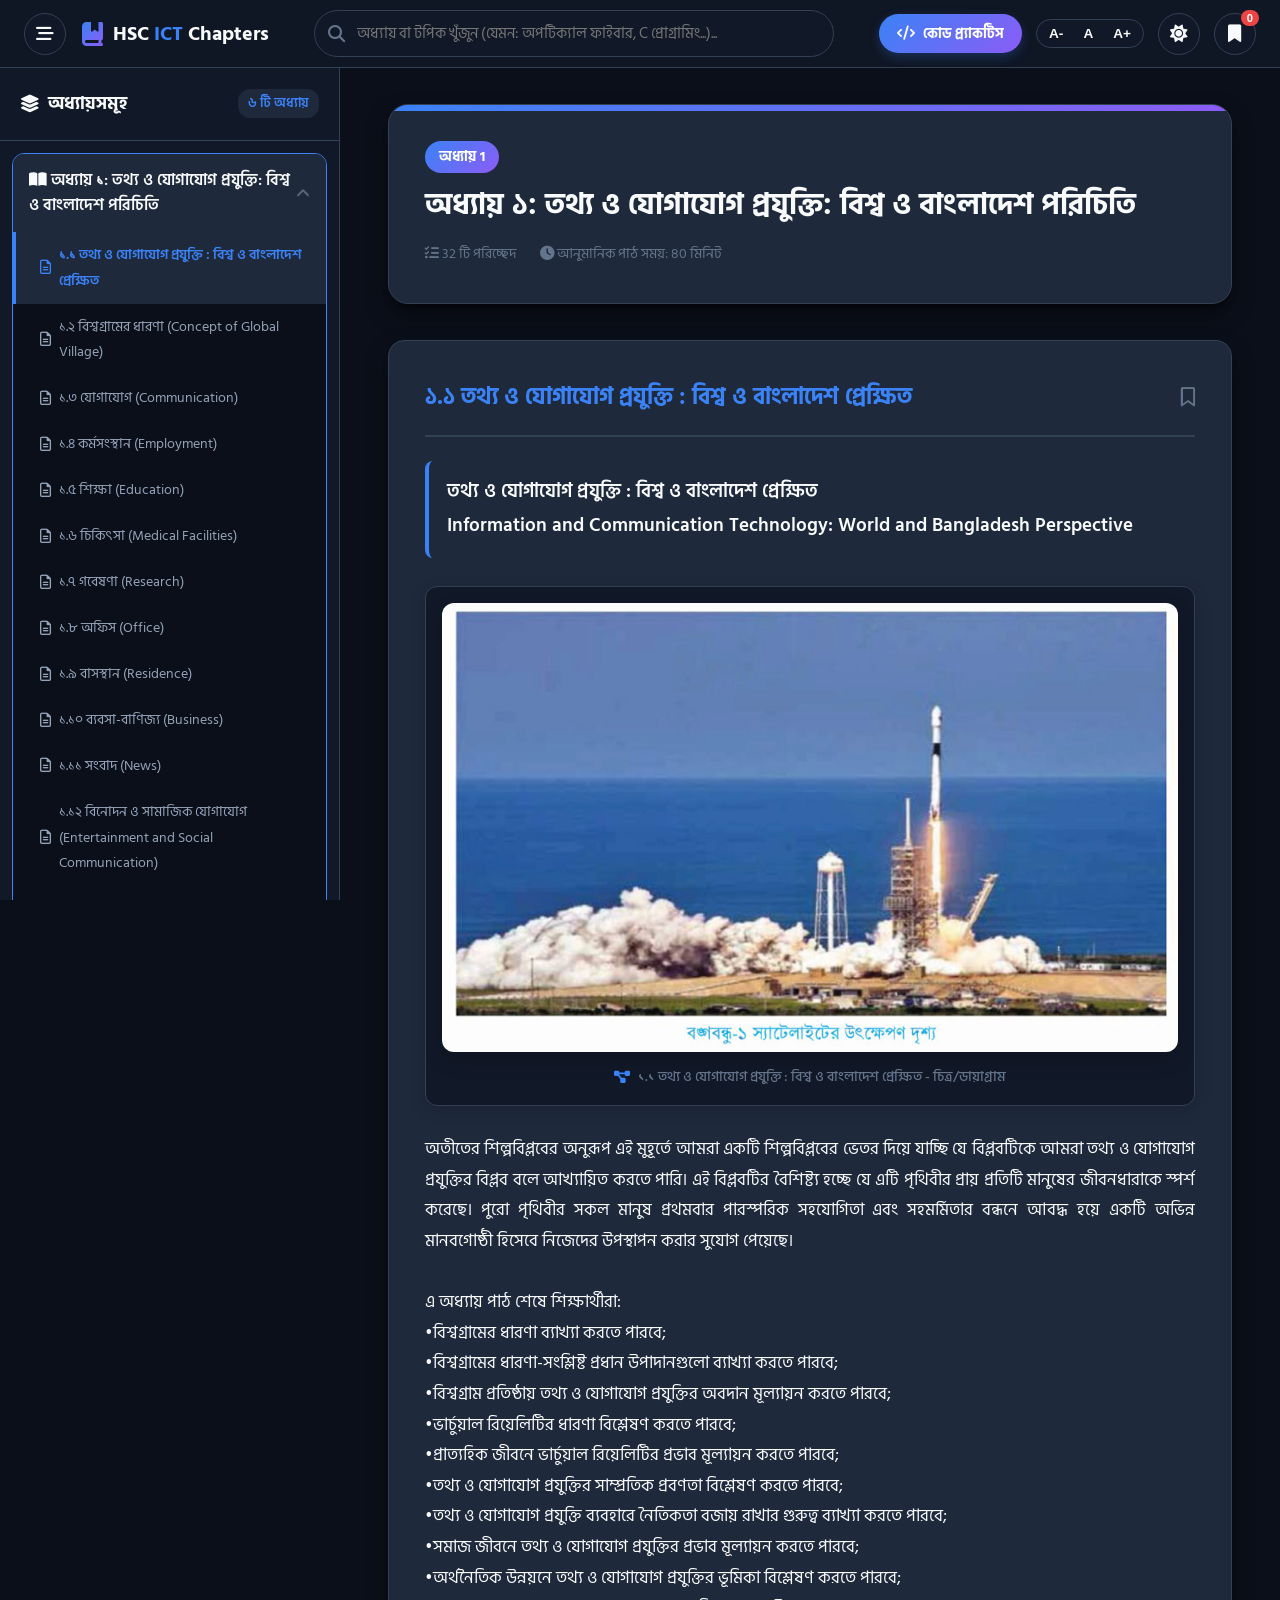
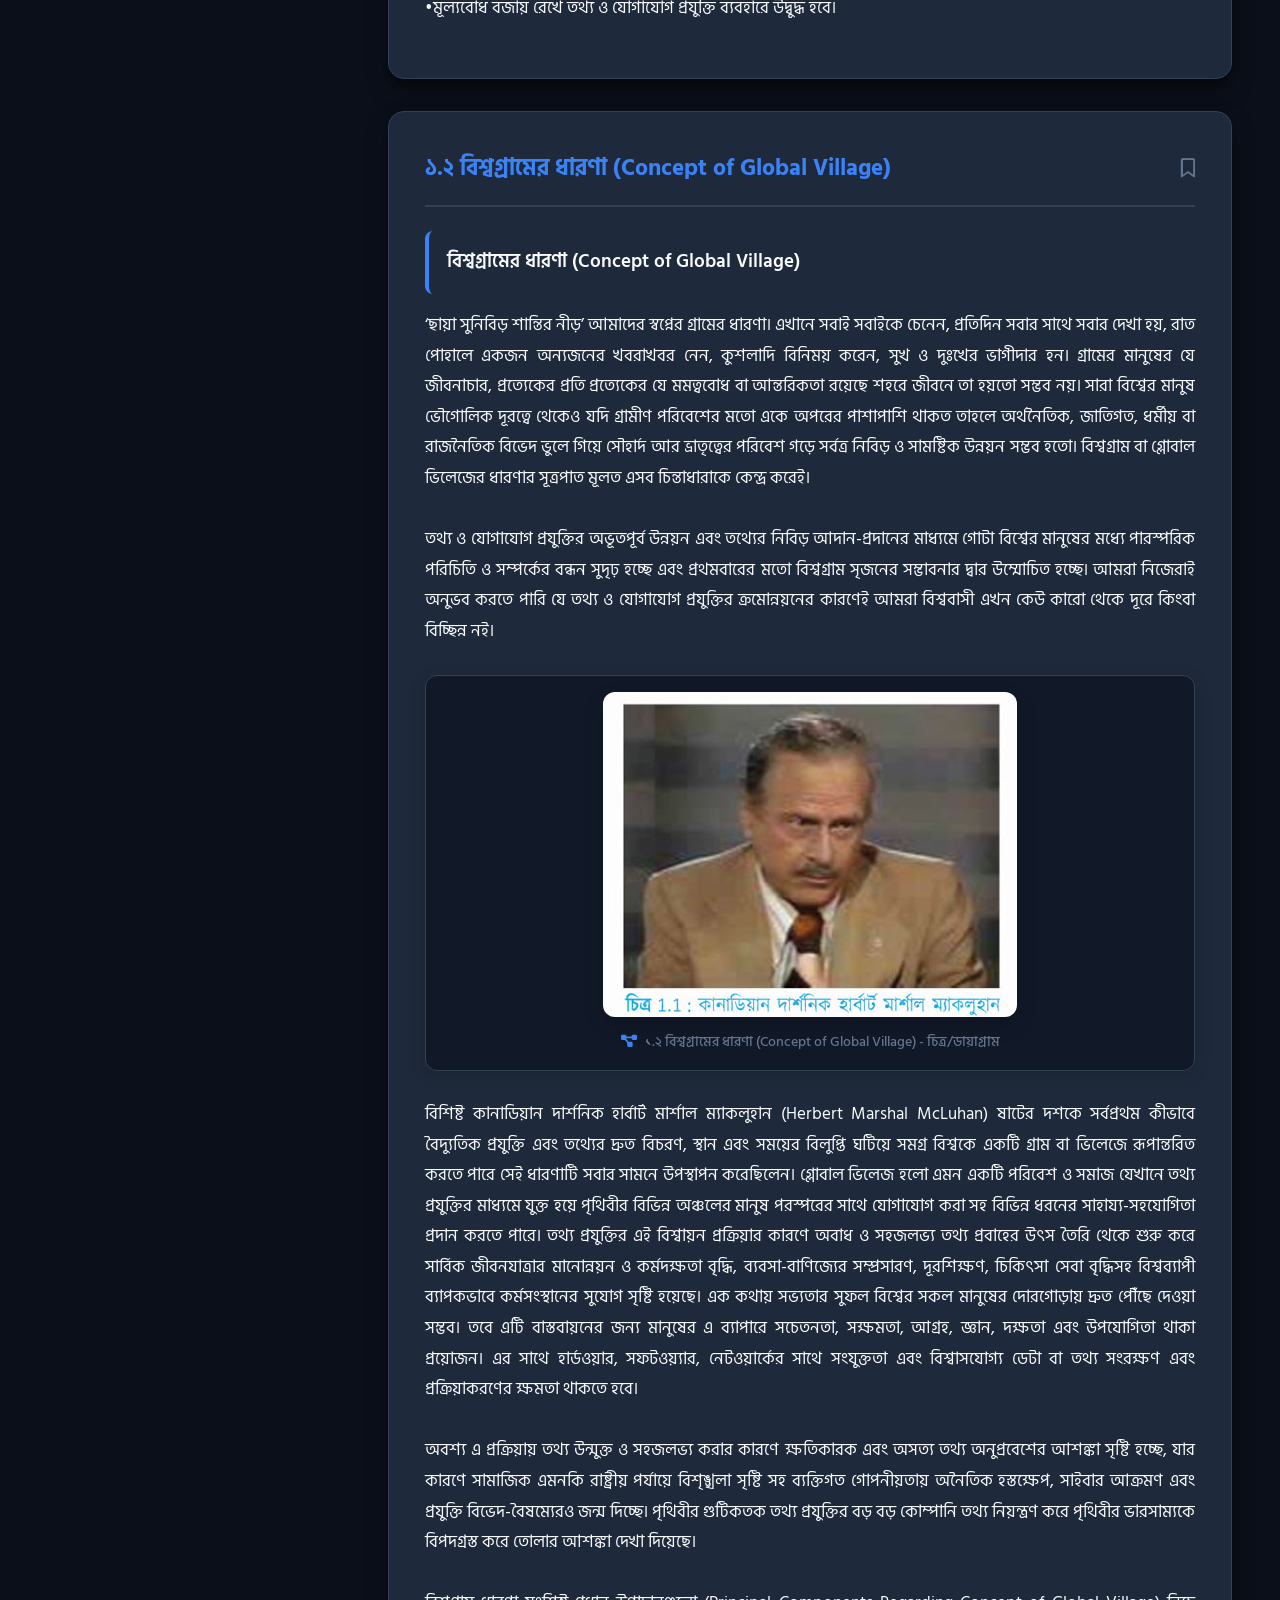
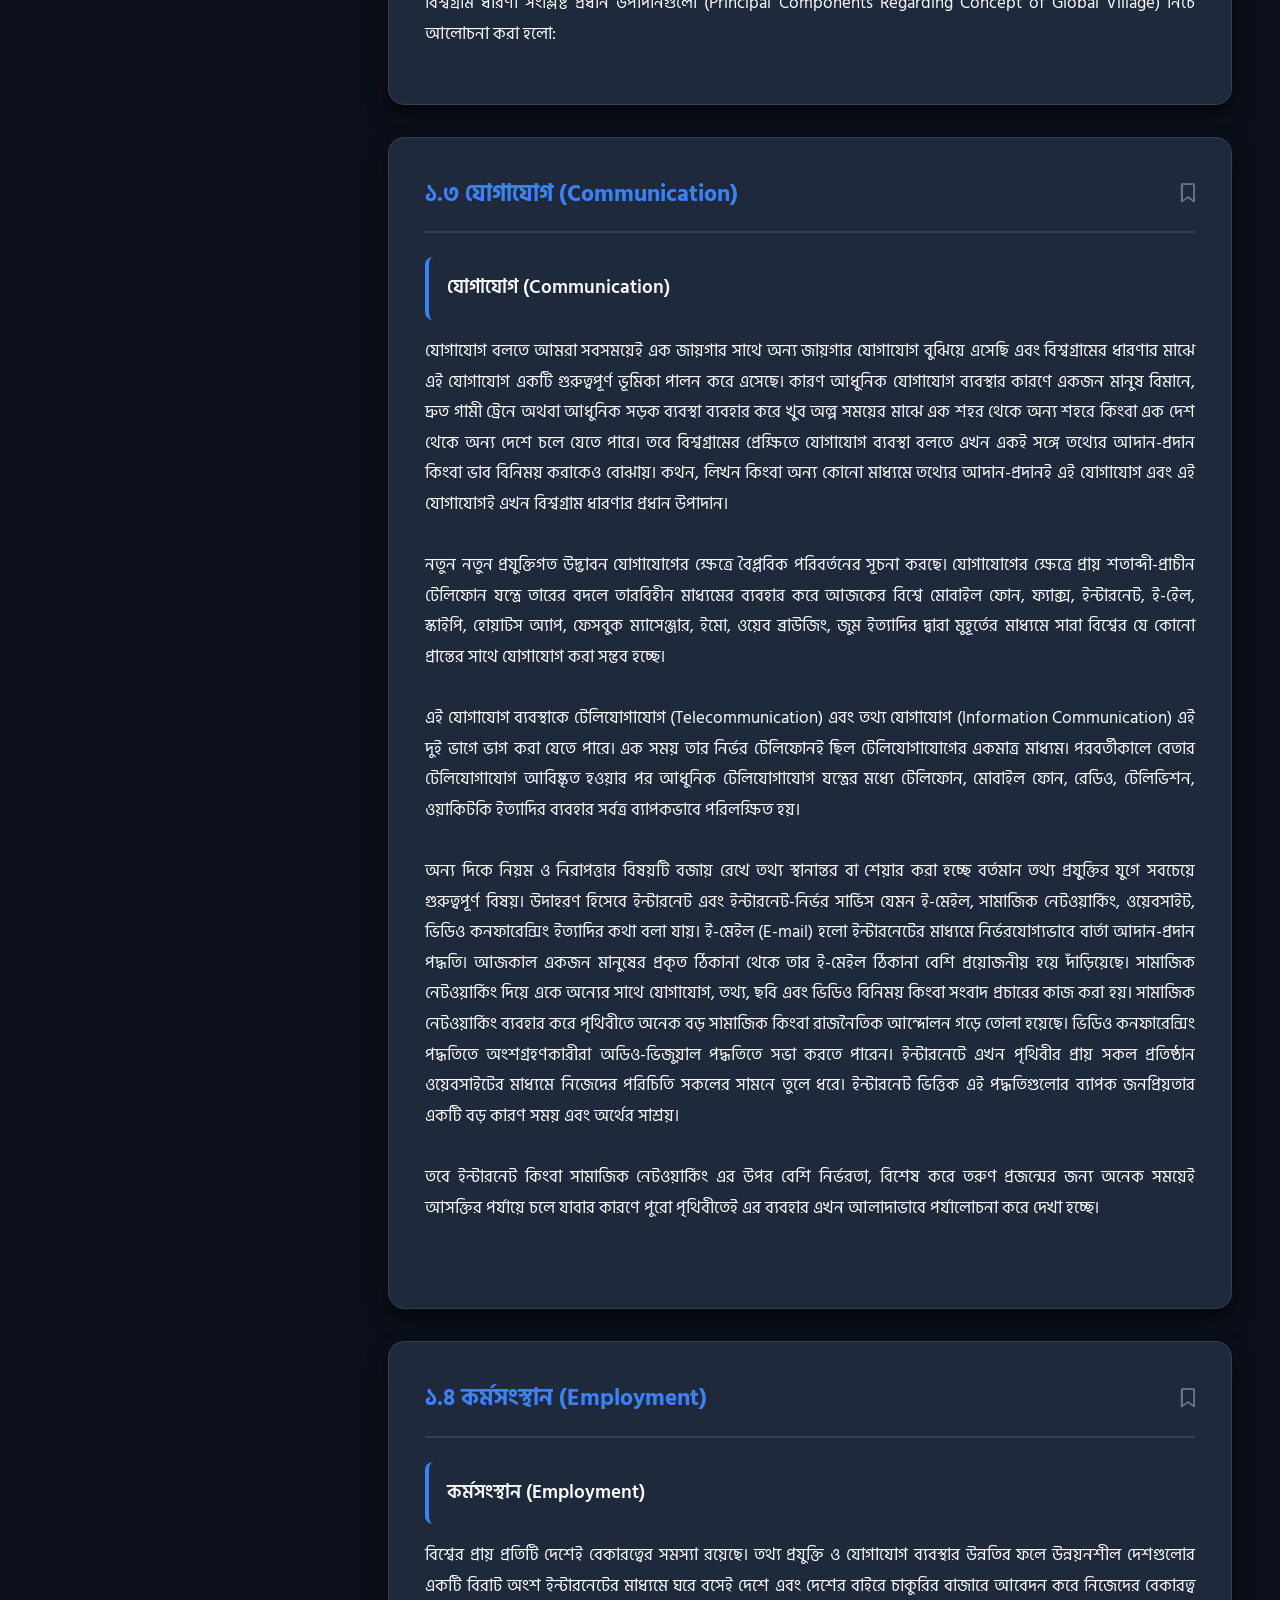
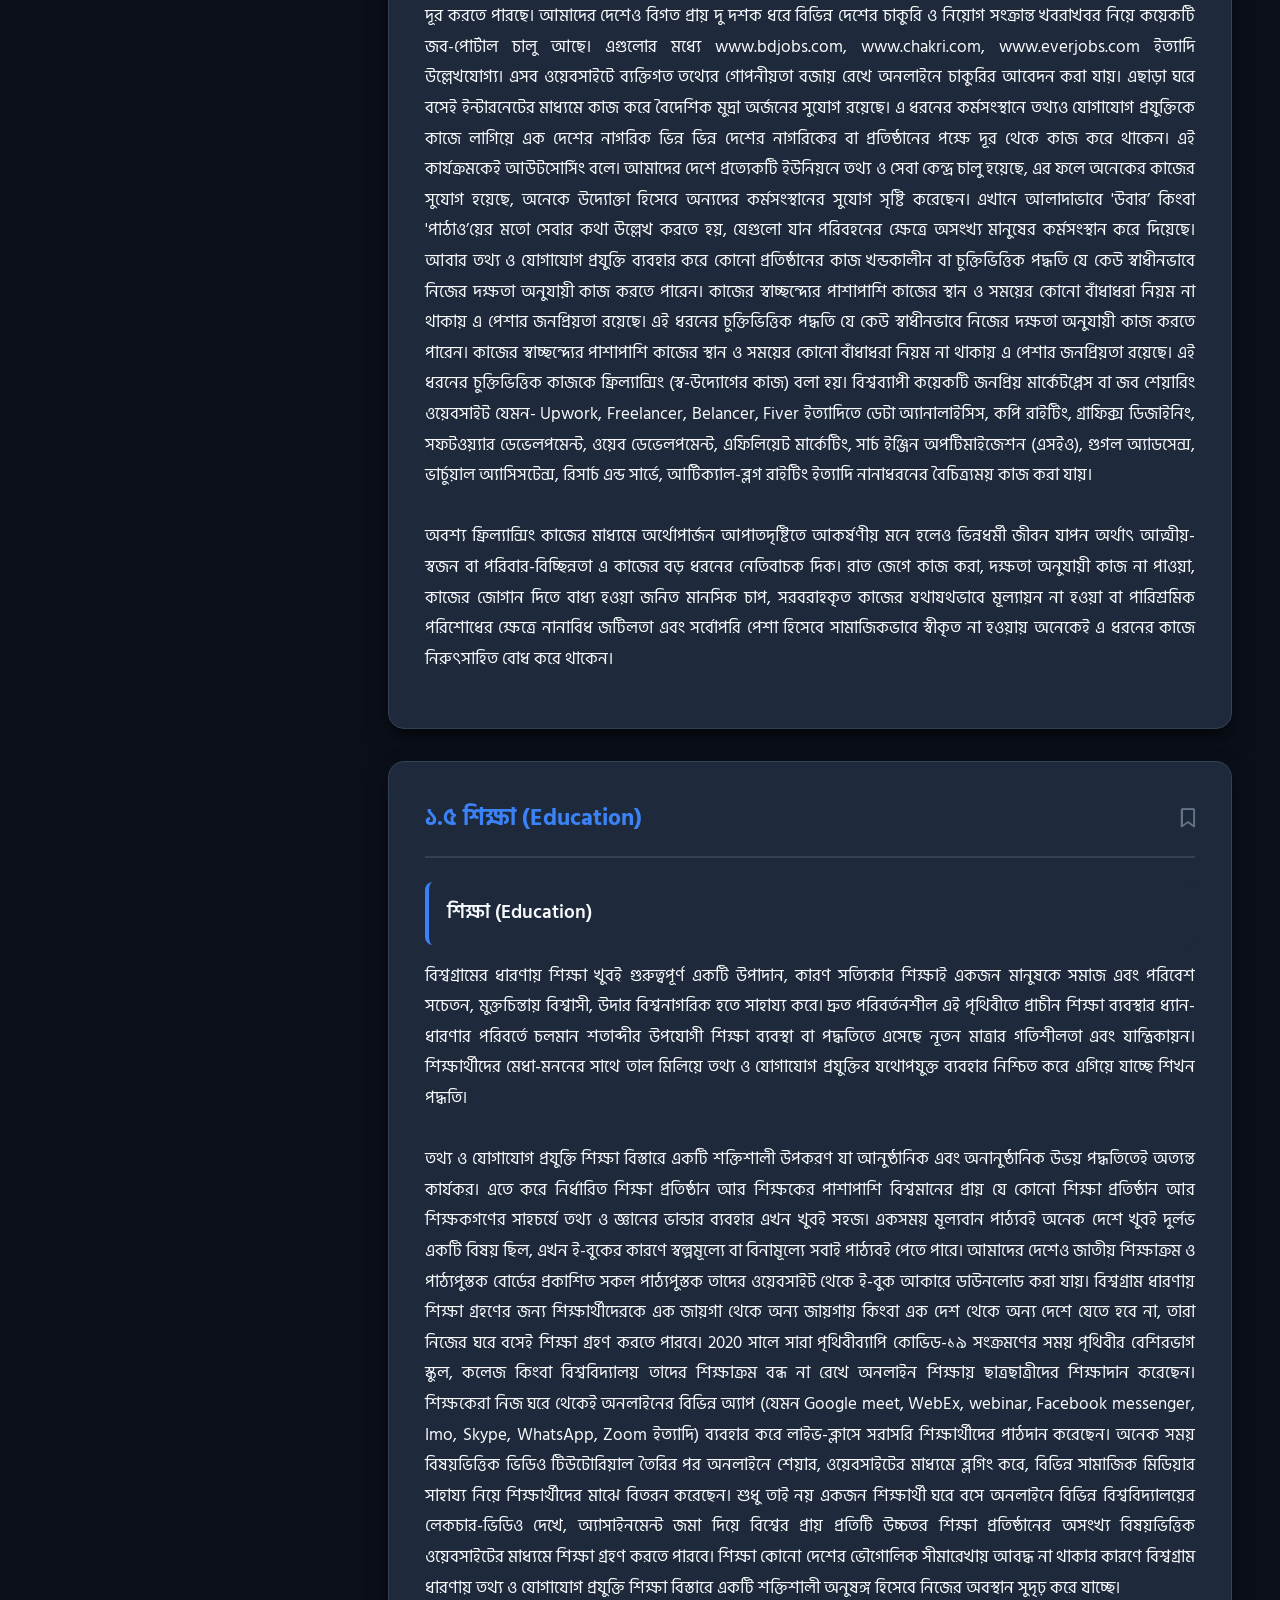
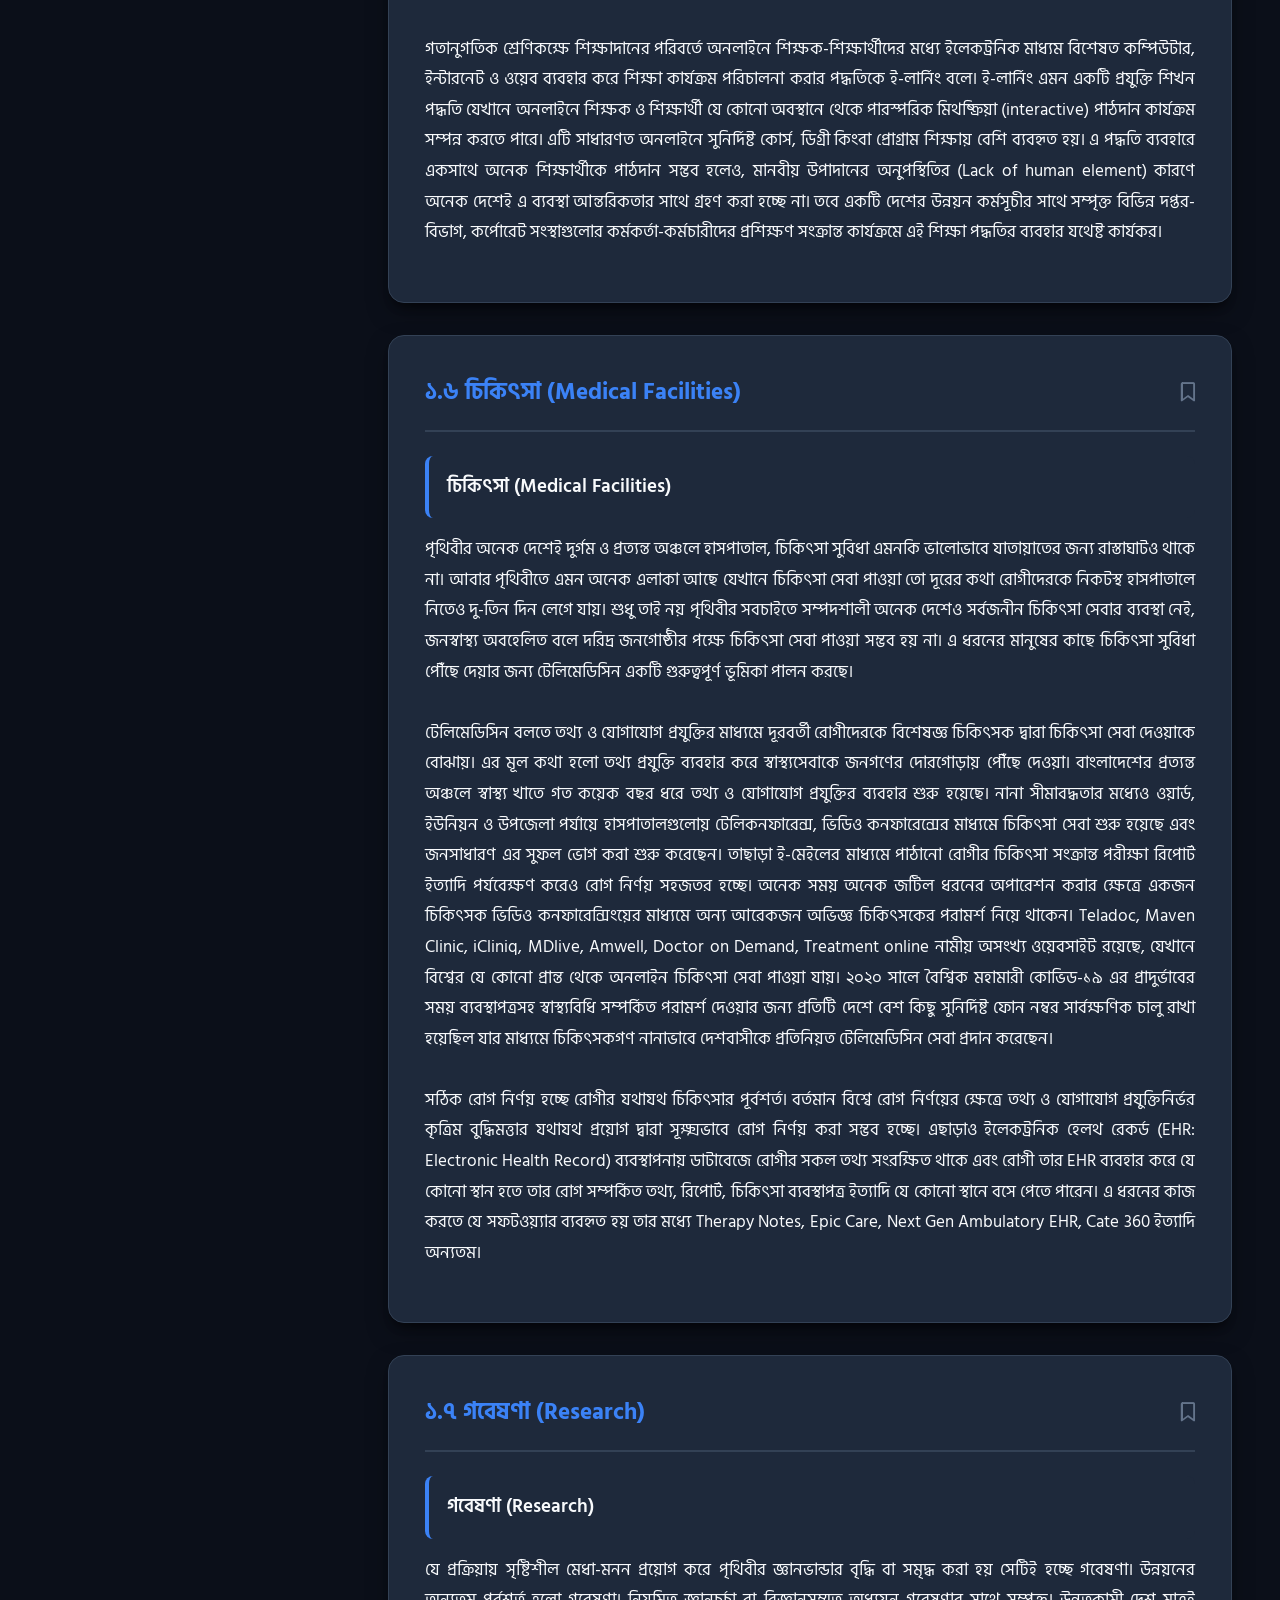
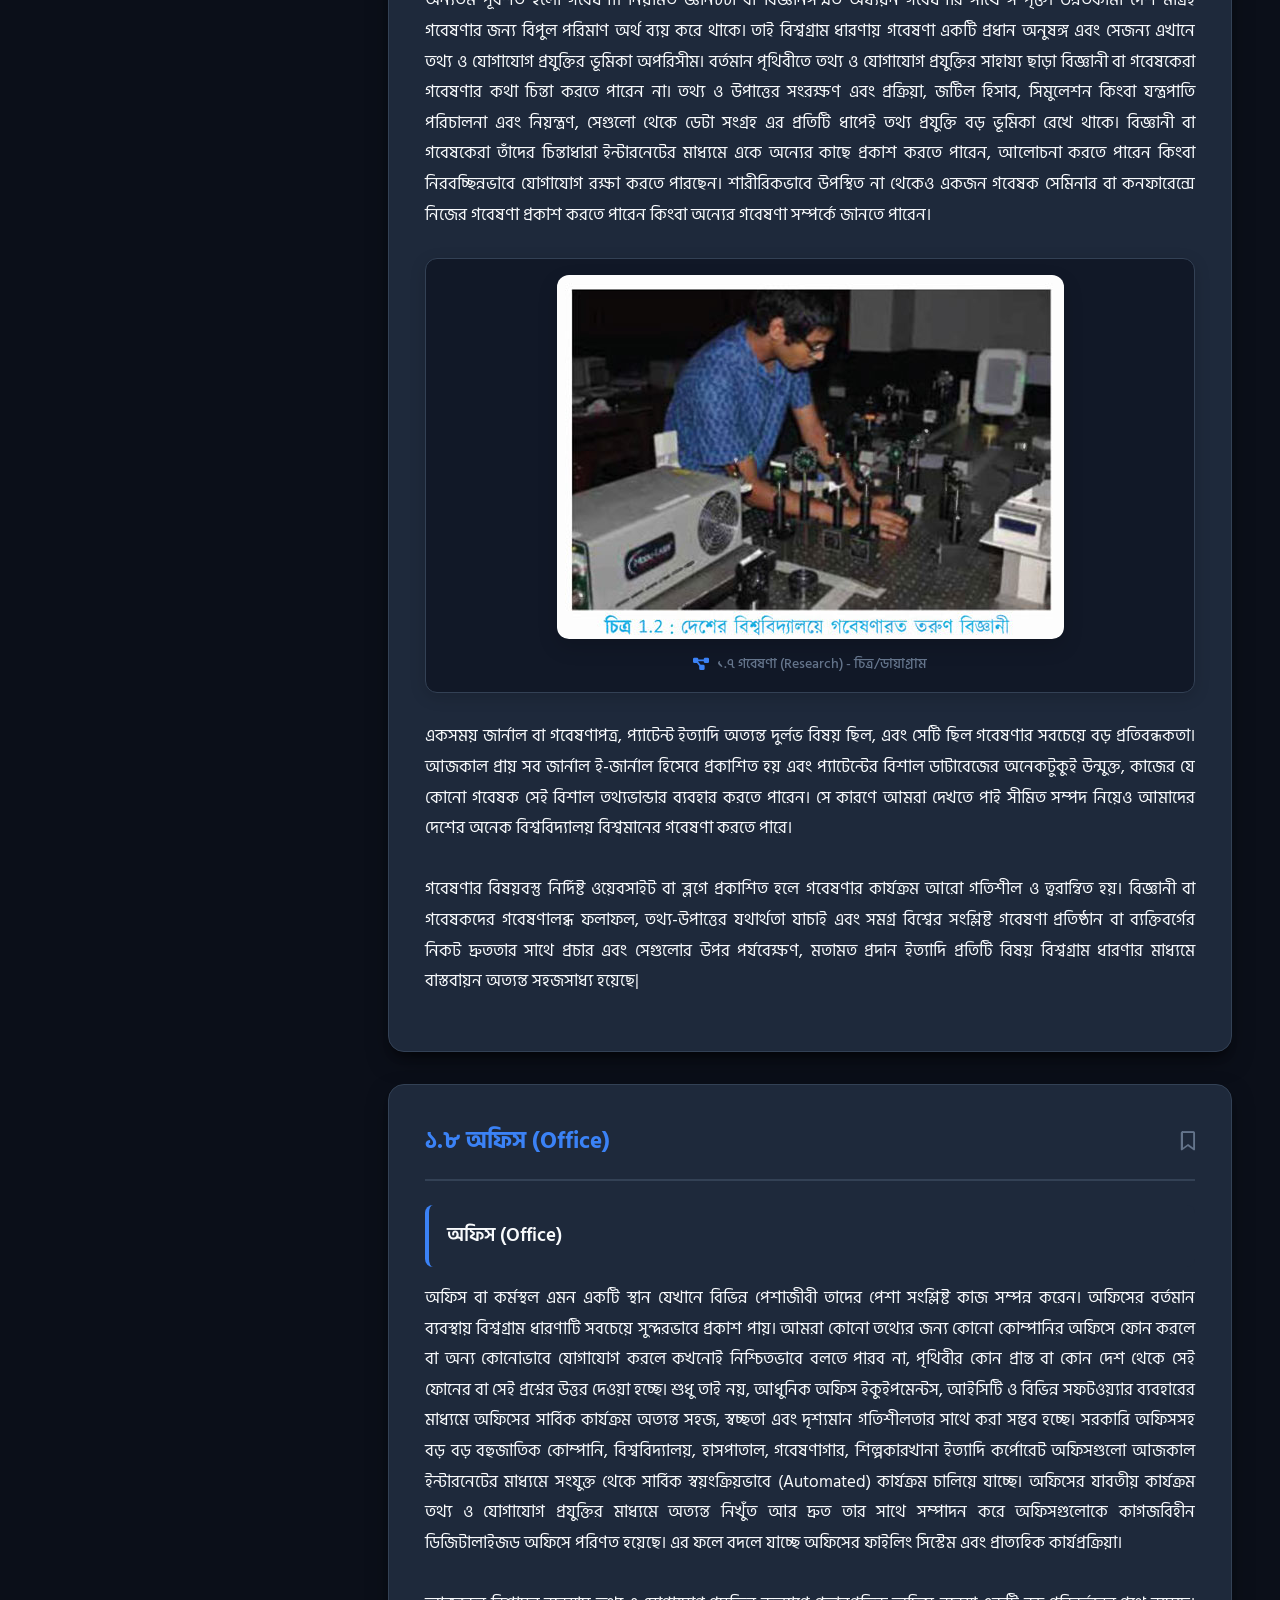
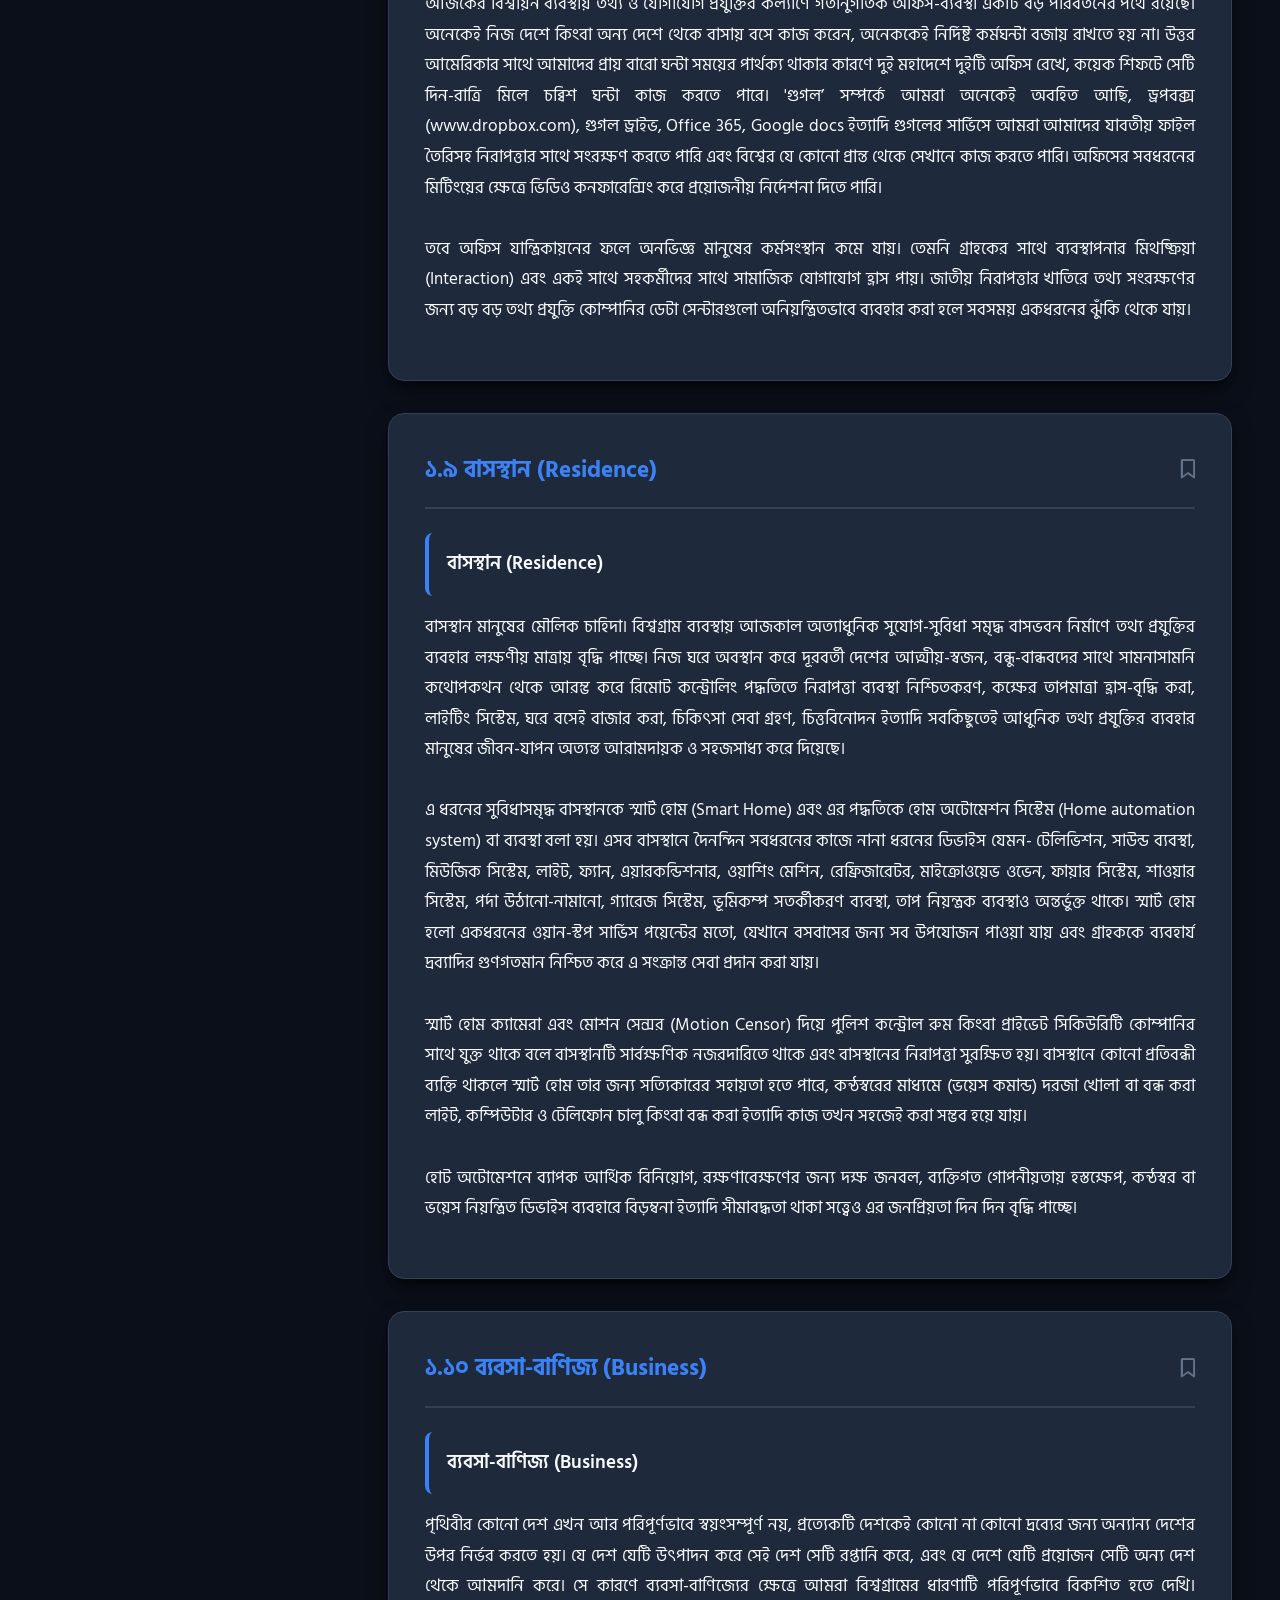
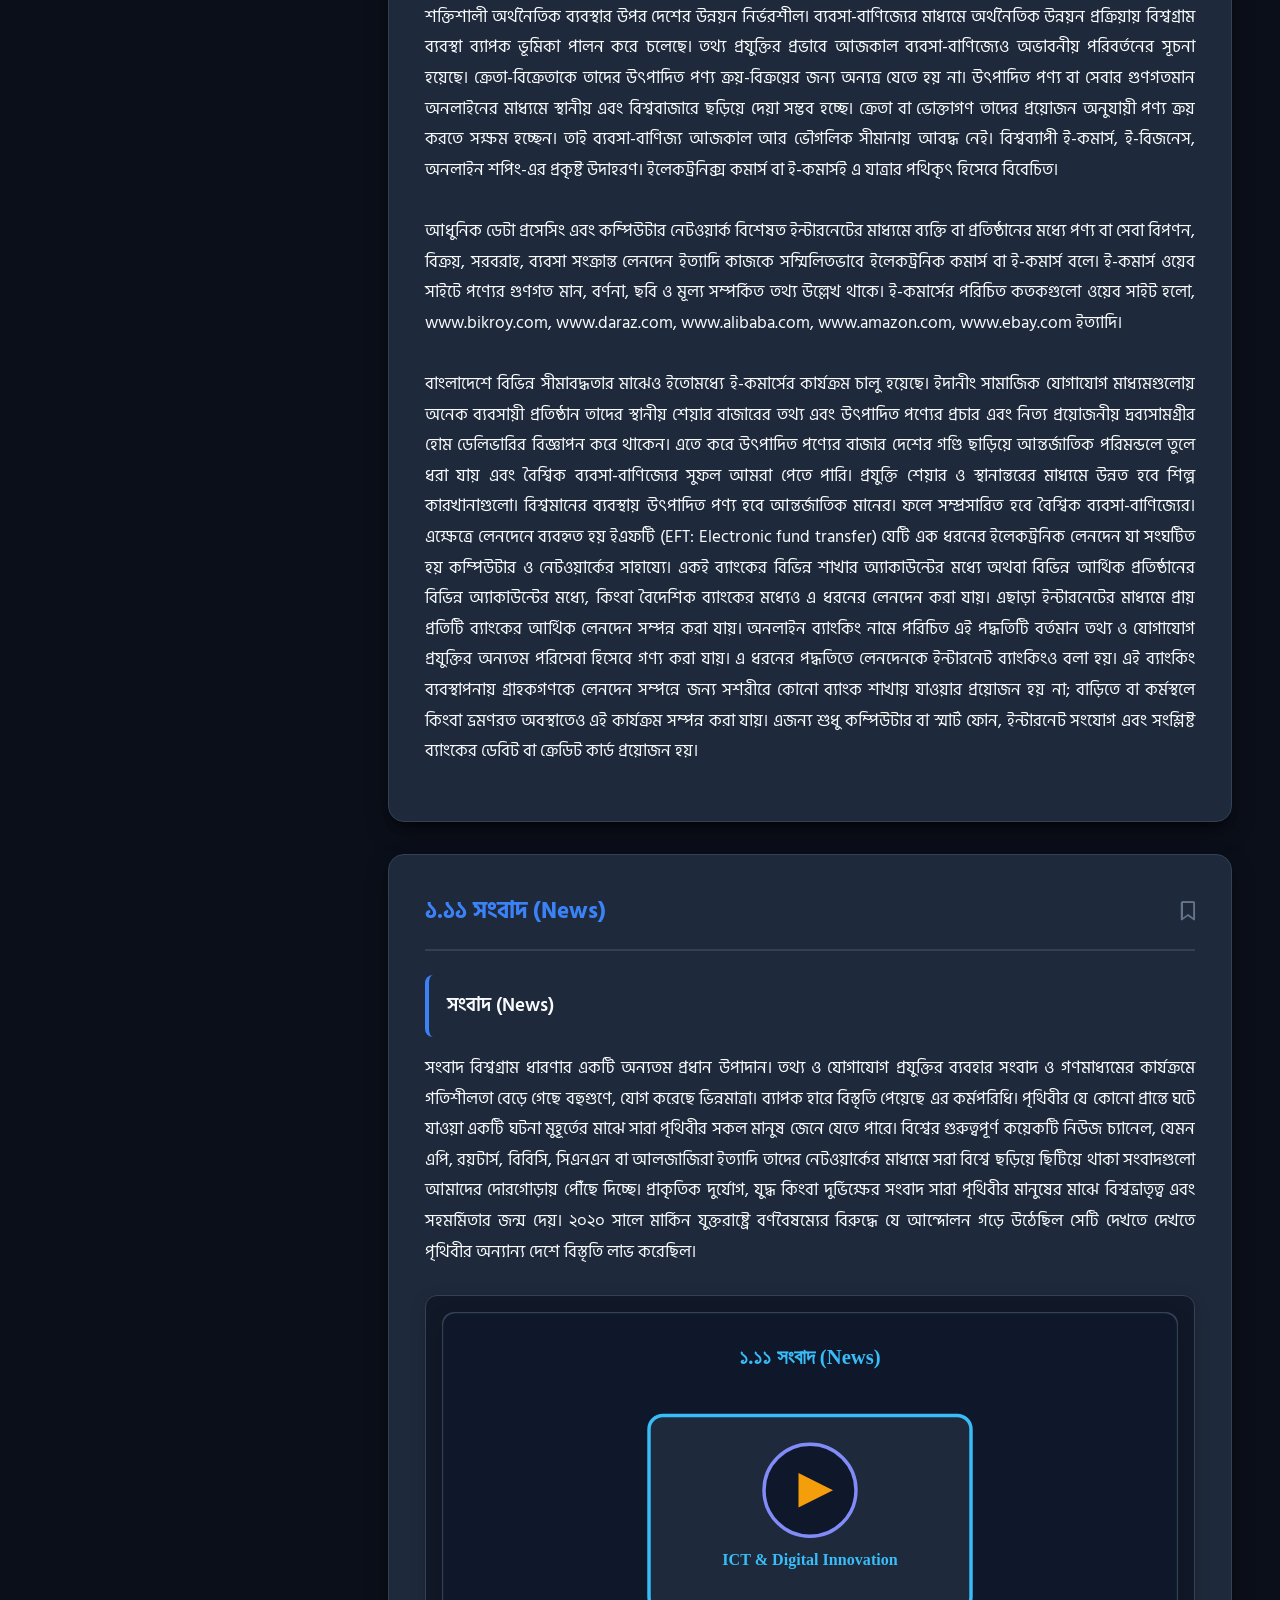
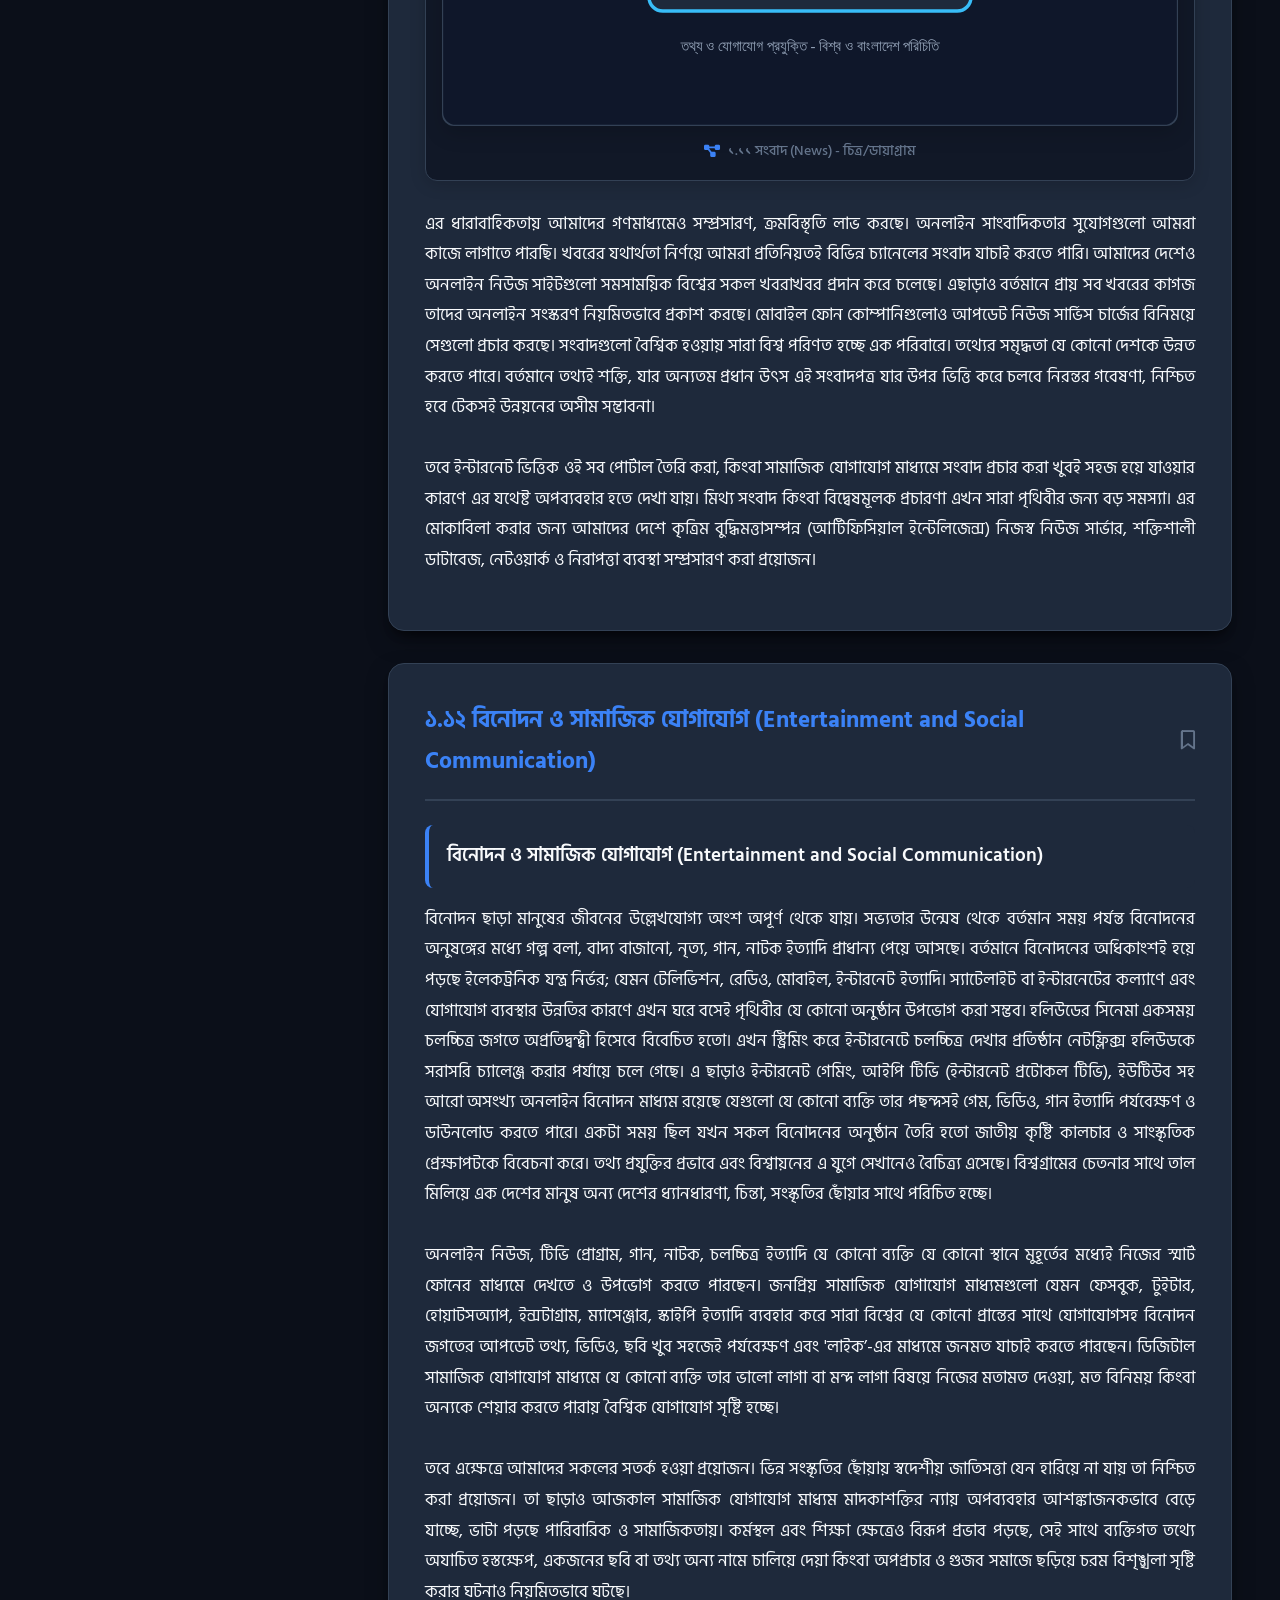
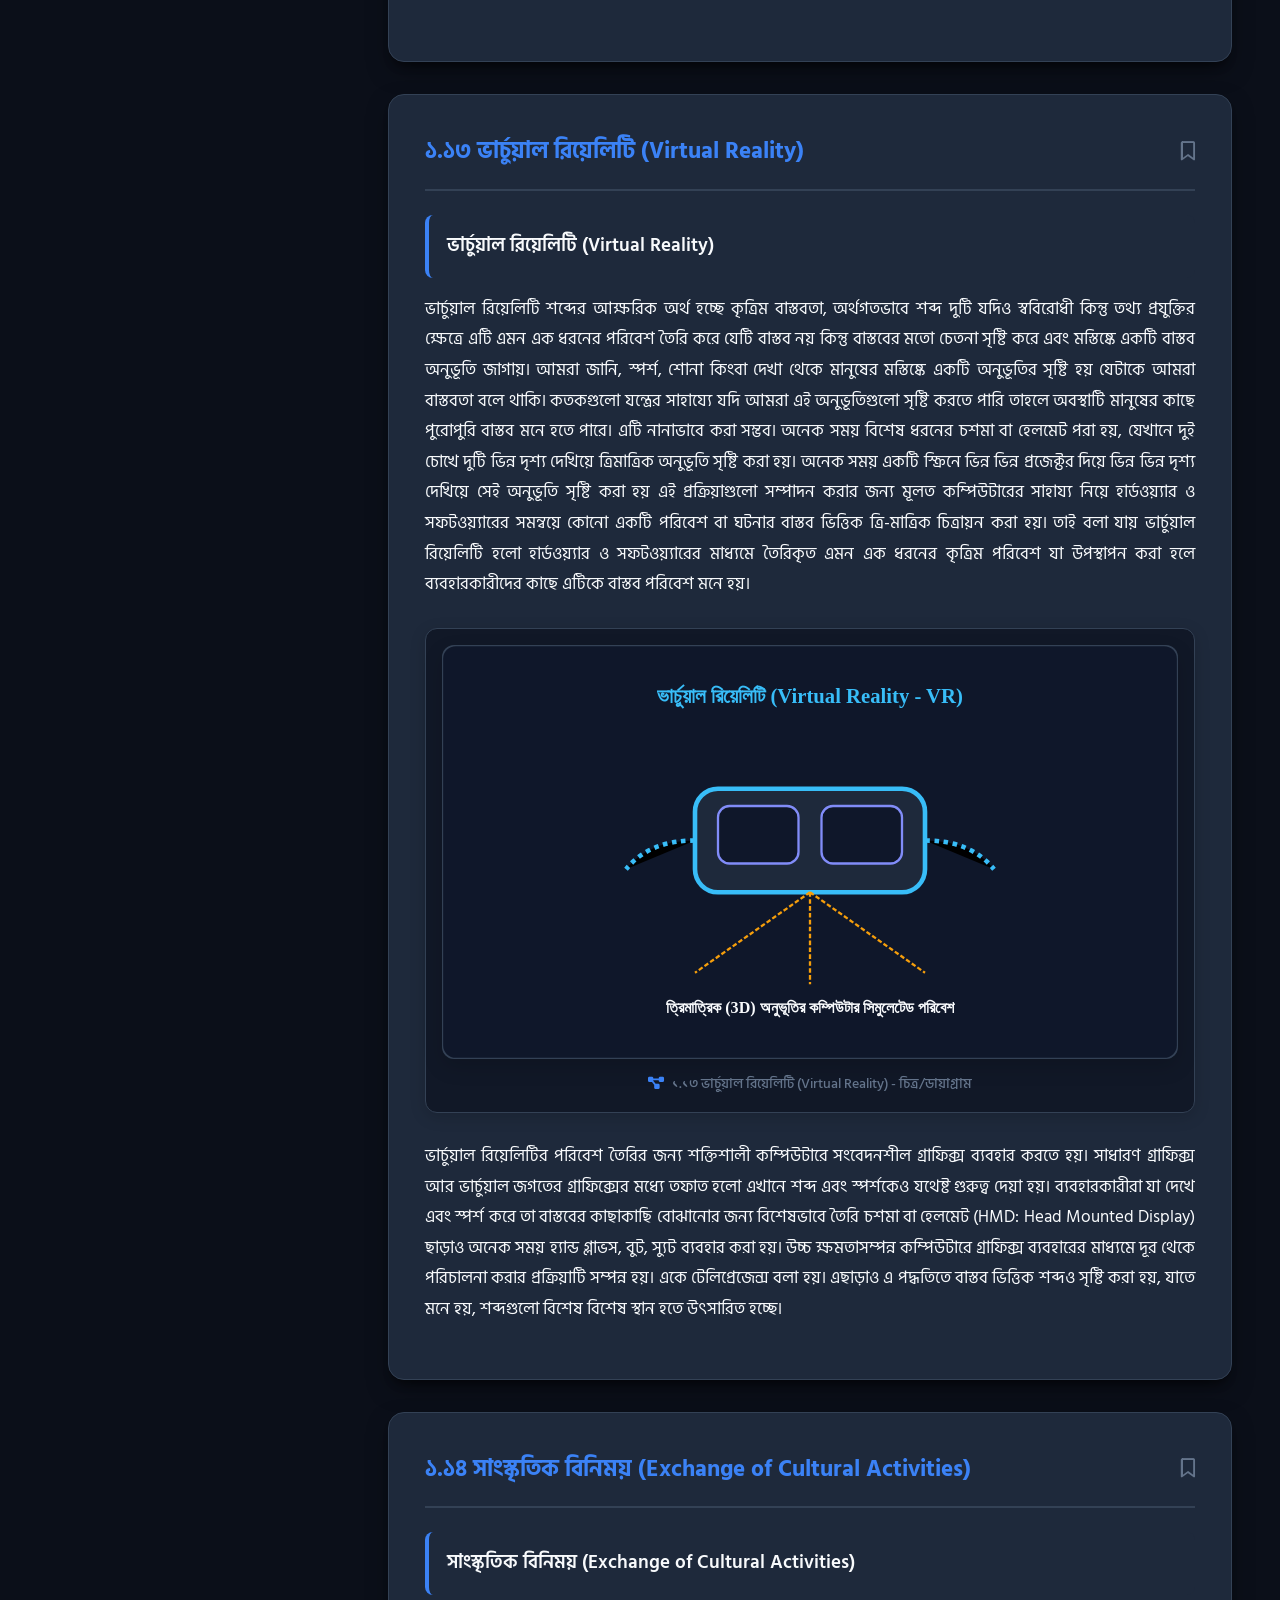
==== index.html @ bb92e5d1 "Initial commit: HSC ICT Interactive Web App" ====
<!DOCTYPE html>
<html lang="bn" data-theme="dark">
<head>
    <meta charset="UTF-8">
    <meta name="viewport" content="width=device-width, initial-scale=1.0">
    <title>HSC ICT Online Book - তথ্য ও যোগাযোগ প্রযুক্তি</title>
    <link rel="preconnect" href="https://fonts.googleapis.com">
    <link rel="preconnect" href="https://fonts.gstatic.com" crossorigin>
    <link href="https://fonts.googleapis.com/css2?family=Fira+Code:wght@400;500;600&family=Hind+Siliguri:wght@300;400;500;600;700&family=Inter:wght@400;500;600;700&display=swap" rel="stylesheet">
    <link rel="stylesheet" href="styles.css?v=2.0">
    <link rel="stylesheet" href="https://cdnjs.cloudflare.com/ajax/libs/font-awesome/6.4.0/css/all.min.css">
</head>
<body>
    <!-- Top Progress Bar -->
    <div id="read-progress-bar"></div>

    <!-- Header Navbar -->
    <header class="navbar">
        <div class="nav-left">
            <button id="sidebar-toggle" class="icon-btn" title="Toggle Navigation">
                <i class="fa-solid fa-bars-staggered"></i>
            </button>
            <div class="logo">
                <i class="fa-solid fa-book-bookmark text-gradient"></i>
                <span class="logo-text">HSC <span class="highlight">ICT</span> Chapters</span>
            </div>
        </div>

        <div class="nav-center">
            <div class="search-box">
                <i class="fa-solid fa-magnifying-glass search-icon"></i>
                <input type="text" id="search-input" placeholder="অধ্যায় বা টপিক খুঁজুন (যেমন: অপটিক্যাল ফাইবার, C প্রোগ্রামিং...)...">
                <button id="search-clear" class="clear-btn hidden"><i class="fa-solid fa-xmark"></i></button>
            </div>
        </div>

        <div class="nav-right">
            <!-- Code Board Trigger Button -->
            <button id="code-board-btn" class="code-practice-btn" title="কোড প্র্যাকটিস বোর্ড">
                <i class="fa-solid fa-code"></i> কোড প্র্যাকটিস
            </button>

            <!-- Font Size Controls -->
            <div class="font-controls">
                <button class="font-btn" id="font-dec" title="লেখা ছোট করুন">A-</button>
                <button class="font-btn" id="font-reset" title="স্বাভাবিক লেখার সাইজ">A</button>
                <button class="font-btn" id="font-inc" title="লেখা বড় করুন">A+</button>
            </div>

            <!-- Theme Toggle -->
            <button id="theme-toggle" class="icon-btn" title="Theme Switcher">
                <i class="fa-solid fa-moon"></i>
            </button>

            <!-- Bookmarks Modal Button -->
            <button id="bookmarks-btn" class="icon-btn" title="Saved Bookmarks">
                <i class="fa-solid fa-bookmark"></i>
                <span id="bookmark-badge" class="badge">0</span>
            </button>
        </div>
    </header>

    <!-- Main Container Layout -->
    <div class="app-container">
        <!-- Sidebar -->
        <aside id="sidebar" class="sidebar">
            <div class="sidebar-header">
                <h3><i class="fa-solid fa-layer-group"></i> অধ্যায়সমূহ</h3>
                <span id="total-chapters-count" class="chap-count">৬ টি অধ্যায়</span>
            </div>
            
            <nav id="chapter-list" class="chapter-nav">
                <!-- Dynamically generated chapter list -->
            </nav>
        </aside>

        <!-- Main Content Area -->
        <main class="main-content">
            <!-- Search Results Panel -->
            <div id="search-results-panel" class="search-results-panel hidden">
                <div class="results-header">
                    <h2><i class="fa-solid fa-square-poll-vertical"></i> অনুসন্ধানের ফলাফল</h2>
                    <span id="search-stats">০ টি ফলাফল পাওয়া গেছে</span>
                </div>
                <div id="search-results-list" class="results-list"></div>
            </div>

            <!-- Reader Canvas -->
            <div id="reader-canvas" class="reader-canvas">
                <!-- Chapter Hero Header -->
                <div id="chapter-hero" class="chapter-hero">
                    <div class="hero-badge" id="hero-badge">অধ্যায় ১</div>
                    <h1 id="hero-title">তথ্য ও যোগাযোগ প্রযুক্তি: বিশ্ব ও বাংলাদেশ পরিচিতি</h1>
                    <div class="hero-meta">
                        <span><i class="fa-solid fa-list-check"></i> <span id="sec-count">০</span> টি পরিচ্ছেদ</span>
                        <span><i class="fa-solid fa-clock"></i> আনুমানিক পাঠ সময়: <span id="read-time">১০</span> মিনিট</span>
                    </div>
                </div>

                <!-- Sections Container -->
                <div id="sections-container" class="sections-container">
                    <!-- Sections loaded here dynamically -->
                </div>

                <!-- Bottom Navigation Controller -->
                <div class="bottom-nav">
                    <button id="prev-sec-btn" class="nav-control-btn"><i class="fa-solid fa-arrow-left"></i> পূর্ববর্তী বিষয়</button>
                    <div id="page-indicator" class="page-indicator">পরিচ্ছেদ ১ / ১</div>
                    <button id="next-sec-btn" class="nav-control-btn">পরবর্তী বিষয় <i class="fa-solid fa-arrow-right"></i></button>
                </div>
            </div>
        </main>
    </div>

    <!-- CODE PRACTICE BOARD MODAL -->
    <div id="code-modal" class="modal hidden">
        <div class="code-modal-card">
            <div class="code-modal-header">
                <div class="code-title">
                    <i class="fa-solid fa-laptop-code text-gradient"></i>
                    <h2>HSC ICT কোড প্র্যাকটিস বোর্ড (Code Playground)</h2>
                </div>
                <span class="modal-card-close" id="close-code-modal">&times;</span>
            </div>

            <!-- Code Board Tabs -->
            <div class="code-tabs">
                <button class="code-tab-btn active" data-tab="html">
                    <i class="fa-brands fa-html5" style="color: #e34f26;"></i> HTML প্র্যাকটিস (অধ্যায় ৪)
                </button>
                <button class="code-tab-btn" data-tab="cprog">
                    <i class="fa-solid fa-c" style="color: #00599c;"></i> C প্রোগ্রামিং (অধ্যায় ৫)
                </button>
                <button class="code-tab-btn" data-tab="sql">
                    <i class="fa-solid fa-database" style="color: #f29111;"></i> SQL ডেটাবেজ (অধ্যায় ৬)
                </button>
            </div>

            <!-- TAB 1: HTML EDITOR -->
            <div id="tab-html" class="code-tab-content active">
                <div class="code-presets">
                    <span>স্যাম্পল কোড:</span>
                    <button class="preset-btn" data-preset="html-basic">মৌলিক স্ট্রাকচার</button>
                    <button class="preset-btn" data-preset="html-table">এইচটিএমএল টেবিল</button>
                    <button class="preset-btn" data-preset="html-form">ইনপুট ফর্ম</button>
                    <button class="preset-btn" data-preset="html-list">তালিকা (List)</button>
                </div>
                <div class="editor-split">
                    <div class="editor-pane">
                        <div class="pane-header"><i class="fa-solid fa-code"></i> HTML / CSS সম্পাদনা করুন:</div>
                        <textarea id="html-code-input" class="code-textarea" spellcheck="false"></textarea>
                    </div>
                    <div class="preview-pane">
                        <div class="pane-header"><i class="fa-solid fa-desktop"></i> লাইভ আউটপুট প্রিভিউ:</div>
                        <iframe id="html-preview-frame" class="preview-frame"></iframe>
                    </div>
                </div>
            </div>

            <!-- TAB 2: C PROGRAMMING EDITOR -->
            <div id="tab-cprog" class="code-tab-content">
                <div class="code-presets">
                    <span>স্যাম্পল কোড:</span>
                    <button class="preset-btn" data-preset="c-hello">Hello World</button>
                    <button class="preset-btn" data-preset="c-sum">দুটি সংখ্যার যোগফল</button>
                    <button class="preset-btn" data-preset="c-evenodd">জোড় / বিজোড় নির্ণয়</button>
                    <button class="preset-btn" data-preset="c-loop">ফ্যাক্টরিয়াল (Loop)</button>
                    <button class="preset-btn" data-preset="c-array">অ্যারে (Array Sum)</button>
                </div>
                <div class="editor-split">
                    <div class="editor-pane">
                        <div class="pane-header">
                            <span><i class="fa-solid fa-code"></i> C কোড লিখুন:</span>
                            <button id="run-c-btn" class="run-code-btn"><i class="fa-solid fa-play"></i> কোড রান করুন</button>
                        </div>
                        <textarea id="c-code-input" class="code-textarea" spellcheck="false"></textarea>
                    </div>
                    <div class="preview-pane">
                        <div class="pane-header"><i class="fa-solid fa-terminal"></i> কনসোল আউটপুট (Console Output):</div>
                        <div id="c-console-output" class="console-output">> C প্রোগ্রামটি রান করার জন্য 'কোড রান করুন' বাটনে চাপ দিন।</div>
                    </div>
                </div>
            </div>

            <!-- TAB 3: SQL DATABASE EDITOR -->
            <div id="tab-sql" class="code-tab-content">
                <div class="code-presets">
                    <span>স্যাম্পল কুয়েরি:</span>
                    <button class="preset-btn" data-preset="sql-all">সকল তথ্য দেখুন (SELECT *)</button>
                    <button class="preset-btn" data-preset="sql-where">ফিল্টার (WHERE GPA >= 5.0)</button>
                    <button class="preset-btn" data-preset="sql-order">সর্টিং (ORDER BY Roll)</button>
                    <button class="preset-btn" data-preset="sql-group">গ্রুপ বাই (GROUP BY)</button>
                </div>
                <div class="editor-split">
                    <div class="editor-pane">
                        <div class="pane-header">
                            <span><i class="fa-solid fa-database"></i> SQL কুয়েরি লিখুন (Table: Students):</span>
                            <button id="run-sql-btn" class="run-code-btn"><i class="fa-solid fa-play"></i> কুয়েরি চালান</button>
                        </div>
                        <textarea id="sql-code-input" class="code-textarea" spellcheck="false"></textarea>
                    </div>
                    <div class="preview-pane">
                        <div class="pane-header"><i class="fa-solid fa-table"></i> কুয়েরির ফলাফল (Result Table):</div>
                        <div id="sql-result-container" class="sql-result-container"></div>
                    </div>
                </div>
            </div>
        </div>
    </div>

    <!-- Image Modal Lightbox -->
    <div id="img-modal" class="modal hidden">
        <span class="modal-close">&times;</span>
        <img class="modal-content" id="modal-img">
        <div id="modal-caption" class="modal-caption"></div>
    </div>

    <!-- Bookmarks Drawer/Modal -->
    <div id="bookmarks-modal" class="modal hidden">
        <div class="modal-card">
            <div class="modal-card-header">
                <h3><i class="fa-solid fa-bookmark text-gradient"></i> বুকমার্ক করা সেকশনসমূহ</h3>
                <span class="modal-card-close" id="close-bookmarks">&times;</span>
            </div>
            <div id="bookmarks-list" class="bookmarks-list">
                <p class="empty-msg">এখনো কোনো সেকশন বুকমার্ক করা হয়নি।</p>
            </div>
        </div>
    </div>

    <script src="book_data.js?v=2.0"></script>
    <script src="app.js?v=2.0"></script>
</body>
</html>
---- styles.css ----
/* ==========================================================================
   HSC ICT Interactive Web Application Design System & Theme Styles
   ========================================================================== */

:root[data-theme="dark"] {
    --bg-primary: #0b0f19;
    --bg-secondary: #111827;
    --bg-card: #1e293b;
    --bg-glass: rgba(17, 24, 39, 0.85);
    --border-color: #334155;
    --border-hover: #475569;
    
    --text-primary: #f8fafc;
    --text-secondary: #94a3b8;
    --text-muted: #64748b;
    
    --accent-blue: #3b82f6;
    --accent-indigo: #6366f1;
    --accent-gradient: linear-gradient(135deg, #3b82f6 0%, #8b5cf6 100%);
    --accent-glow: rgba(59, 130, 246, 0.25);
    
    --card-shadow: 0 10px 25px -5px rgba(0, 0, 0, 0.5), 0 8px 10px -6px rgba(0, 0, 0, 0.5);
    --heading-bg: #1e293b;
    --code-bg: #0f172a;
}

:root[data-theme="light"] {
    --bg-primary: #f8fafc;
    --bg-secondary: #ffffff;
    --bg-card: #ffffff;
    --bg-glass: rgba(255, 255, 255, 0.88);
    --border-color: #e2e8f0;
    --border-hover: #cbd5e1;
    
    --text-primary: #0f172a;
    --text-secondary: #475569;
    --text-muted: #94a3b8;
    
    --accent-blue: #2563eb;
    --accent-indigo: #4f46e5;
    --accent-gradient: linear-gradient(135deg, #2563eb 0%, #7c3aed 100%);
    --accent-glow: rgba(37, 99, 235, 0.15);
    
    --card-shadow: 0 10px 25px -5px rgba(0, 0, 0, 0.05), 0 8px 10px -6px rgba(0, 0, 0, 0.03);
    --heading-bg: #eff6ff;
    --code-bg: #f1f5f9;
}

/* Reset & Global Base */
* {
    margin: 0;
    padding: 0;
    box-sizing: border-box;
}

body {
    font-family: 'Hind Siliguri', 'Inter', -apple-system, BlinkMacSystemFont, sans-serif;
    background-color: var(--bg-primary);
    color: var(--text-primary);
    line-height: 1.8;
    font-size: 17px;
    overflow-x: hidden;
    transition: background-color 0.3s ease, color 0.3s ease;
}

/* Top Progress Bar */
#read-progress-bar {
    position: fixed;
    top: 0;
    left: 0;
    height: 4px;
    background: var(--accent-gradient);
    width: 0%;
    z-index: 1000;
    transition: width 0.1s linear;
}

/* Navbar Header */
.navbar {
    position: fixed;
    top: 0;
    left: 0;
    right: 0;
    height: 68px;
    background: var(--bg-glass);
    backdrop-filter: blur(12px);
    -webkit-backdrop-filter: blur(12px);
    border-bottom: 1px solid var(--border-color);
    display: flex;
    align-items: center;
    justify-content: space-between;
    padding: 0 24px;
    z-index: 900;
}

.nav-left {
    display: flex;
    align-items: center;
    gap: 16px;
}

.logo {
    display: flex;
    align-items: center;
    gap: 10px;
    font-size: 1.25rem;
    font-weight: 700;
    cursor: pointer;
}

.logo i {
    font-size: 1.5rem;
}

.text-gradient {
    background: var(--accent-gradient);
    -webkit-background-clip: text;
    -webkit-text-fill-color: transparent;
}

.logo-text .highlight {
    color: var(--accent-blue);
}

.nav-center {
    flex: 1;
    max-width: 520px;
    margin: 0 20px;
}

.search-box {
    position: relative;
    display: flex;
    align-items: center;
    width: 100%;
}

.search-icon {
    position: absolute;
    left: 14px;
    color: var(--text-muted);
}

.search-box input {
    width: 100%;
    padding: 10px 38px 10px 42px;
    border-radius: 50px;
    border: 1px solid var(--border-color);
    background-color: var(--bg-secondary);
    color: var(--text-primary);
    font-family: inherit;
    font-size: 0.95rem;
    transition: all 0.25s ease;
}

.search-box input:focus {
    outline: none;
    border-color: var(--accent-blue);
    box-shadow: 0 0 0 4px var(--accent-glow);
}

.clear-btn {
    position: absolute;
    right: 12px;
    background: none;
    border: none;
    color: var(--text-muted);
    cursor: pointer;
    font-size: 1rem;
}

.nav-right {
    display: flex;
    align-items: center;
    gap: 14px;
}

/* Code Practice Button */
.code-practice-btn {
    background: var(--accent-gradient);
    color: white;
    border: none;
    padding: 8px 18px;
    border-radius: 20px;
    font-family: inherit;
    font-weight: 700;
    font-size: 0.9rem;
    cursor: pointer;
    display: flex;
    align-items: center;
    gap: 8px;
    box-shadow: 0 4px 12px var(--accent-glow);
    transition: transform 0.2s ease, box-shadow 0.2s ease;
}

.code-practice-btn:hover {
    transform: translateY(-2px);
    box-shadow: 0 6px 16px var(--accent-glow);
}

/* Icon & Action Buttons */
.icon-btn {
    position: relative;
    width: 42px;
    height: 42px;
    border-radius: 50%;
    border: 1px solid var(--border-color);
    background: var(--bg-secondary);
    color: var(--text-primary);
    display: flex;
    align-items: center;
    justify-content: center;
    cursor: pointer;
    transition: all 0.2s ease;
    font-size: 1.1rem;
}

.icon-btn:hover {
    background: var(--border-color);
    transform: translateY(-2px);
}

.badge {
    position: absolute;
    top: -4px;
    right: -4px;
    background: #ef4444;
    color: white;
    font-size: 0.7rem;
    font-weight: 700;
    padding: 2px 6px;
    border-radius: 10px;
}

/* Font Adjuster Controls */
.font-controls {
    display: flex;
    background: var(--bg-secondary);
    border: 1px solid var(--border-color);
    border-radius: 25px;
    padding: 2px;
}

.font-btn {
    border: none;
    background: none;
    color: var(--text-primary);
    padding: 4px 10px;
    font-size: 0.85rem;
    font-weight: 600;
    cursor: pointer;
    border-radius: 20px;
    transition: background 0.2s ease;
}

.font-btn:hover {
    background: var(--border-color);
}

/* App Container Layout */
.app-container {
    display: flex;
    margin-top: 68px;
    min-height: calc(100vh - 68px);
}

/* Sidebar Styling */
.sidebar {
    width: 340px;
    background: var(--bg-secondary);
    border-right: 1px solid var(--border-color);
    height: calc(100vh - 68px);
    position: sticky;
    top: 68px;
    overflow-y: auto;
    transition: transform 0.3s cubic-bezier(0.4, 0, 0.2, 1);
    z-index: 800;
}

.sidebar-header {
    padding: 20px;
    border-bottom: 1px solid var(--border-color);
    display: flex;
    align-items: center;
    justify-content: space-between;
}

.sidebar-header h3 {
    font-size: 1.1rem;
    color: var(--text-primary);
    display: flex;
    align-items: center;
    gap: 8px;
}

.chap-count {
    font-size: 0.8rem;
    background: var(--heading-bg);
    color: var(--accent-blue);
    padding: 3px 10px;
    border-radius: 12px;
    font-weight: 600;
}

.chapter-nav {
    padding: 12px;
}

.chap-accordion-item {
    margin-bottom: 10px;
    border-radius: 12px;
    border: 1px solid var(--border-color);
    overflow: hidden;
    transition: border-color 0.2s ease;
}

.chap-accordion-item.active {
    border-color: var(--accent-blue);
}

.chap-header-btn {
    width: 100%;
    padding: 14px 16px;
    background: var(--bg-card);
    border: none;
    color: var(--text-primary);
    display: flex;
    align-items: center;
    justify-content: space-between;
    cursor: pointer;
    font-family: inherit;
    font-size: 0.98rem;
    font-weight: 600;
    text-align: left;
    transition: background 0.2s ease;
}

.chap-header-btn:hover {
    background: var(--heading-bg);
}

.chap-header-btn i.fa-chevron-down {
    transition: transform 0.3s ease;
    font-size: 0.85rem;
    color: var(--text-muted);
}

.chap-accordion-item.active .chap-header-btn i.fa-chevron-down {
    transform: rotate(180deg);
}

.sec-sub-list {
    max-height: 0;
    overflow: hidden;
    background: var(--bg-primary);
    transition: max-height 0.3s ease-out;
}

.chap-accordion-item.active .sec-sub-list {
    max-height: 1200px;
    overflow-y: auto;
}

.sec-link-item {
    padding: 10px 16px 10px 24px;
    display: flex;
    align-items: center;
    gap: 8px;
    color: var(--text-secondary);
    text-decoration: none;
    font-size: 0.9rem;
    border-left: 3px solid transparent;
    cursor: pointer;
    transition: all 0.2s ease;
}

.sec-link-item:hover {
    color: var(--text-primary);
    background: var(--bg-card);
}

.sec-link-item.active-sec {
    color: var(--accent-blue);
    font-weight: 600;
    border-left-color: var(--accent-blue);
    background: var(--heading-bg);
}

/* Main Content Area */
.main-content {
    flex: 1;
    padding: 36px 48px;
    max-width: 1000px;
    margin: 0 auto;
}

/* Hero Section */
.chapter-hero {
    background: var(--bg-card);
    border: 1px solid var(--border-color);
    border-radius: 20px;
    padding: 36px;
    margin-bottom: 36px;
    box-shadow: var(--card-shadow);
    position: relative;
    overflow: hidden;
}

.chapter-hero::before {
    content: '';
    position: absolute;
    top: 0;
    left: 0;
    right: 0;
    height: 6px;
    background: var(--accent-gradient);
}

.hero-badge {
    display: inline-block;
    background: var(--accent-gradient);
    color: white;
    font-weight: 700;
    font-size: 0.85rem;
    padding: 4px 14px;
    border-radius: 20px;
    margin-bottom: 12px;
}

.chapter-hero h1 {
    font-size: 1.85rem;
    font-weight: 700;
    color: var(--text-primary);
    margin-bottom: 14px;
    line-height: 1.4;
}

.hero-meta {
    display: flex;
    gap: 24px;
    color: var(--text-muted);
    font-size: 0.9rem;
}

/* Section Card */
.section-card {
    background: var(--bg-card);
    border: 1px solid var(--border-color);
    border-radius: 16px;
    padding: 36px;
    margin-bottom: 32px;
    box-shadow: var(--card-shadow);
    transition: transform 0.2s ease, border-color 0.2s ease;
}

/* Image & Diagram Styling */
.content-image-wrapper {
    margin: 24px 0;
    text-align: center;
    background: var(--bg-secondary, #0f172a);
    border: 1px solid var(--border-color, #334155);
    border-radius: 12px;
    padding: 16px;
    box-shadow: 0 4px 16px rgba(0, 0, 0, 0.15);
    transition: transform 0.2s ease, box-shadow 0.2s ease;
}

.content-image-wrapper:hover {
    transform: translateY(-2px);
    box-shadow: 0 8px 24px rgba(0, 0, 0, 0.25);
}

.content-image-wrapper img {
    max-width: 100%;
    height: auto;
    border-radius: 8px;
    cursor: pointer;
    display: block;
    margin: 0 auto;
}

.image-caption {
    margin-top: 12px;
    font-size: 0.88rem;
    color: var(--text-muted, #94a3b8);
    display: flex;
    align-items: center;
    justify-content: center;
    gap: 8px;
    font-weight: 500;
}

.image-caption i {
    color: var(--accent-blue, #38bdf8);
}

.section-card-header {
    display: flex;
    align-items: center;
    justify-content: space-between;
    border-bottom: 2px solid var(--border-color);
    padding-bottom: 16px;
    margin-bottom: 24px;
}

.section-card-header h2 {
    font-size: 1.45rem;
    color: var(--accent-blue);
    font-weight: 700;
}

.bookmark-toggle-btn {
    background: none;
    border: none;
    color: var(--text-muted);
    cursor: pointer;
    font-size: 1.2rem;
    transition: color 0.2s ease, transform 0.2s ease;
}

.bookmark-toggle-btn.bookmarked {
    color: #f59e0b;
}

.bookmark-toggle-btn:hover {
    transform: scale(1.15);
}

/* Content Elements */
.content-heading-box {
    background: var(--heading-bg);
    border-left: 4px solid var(--accent-blue);
    border-radius: 8px;
    padding: 14px 18px;
    margin: 24px 0 16px 0;
}

.content-heading-box h3 {
    color: var(--text-primary);
    font-size: 1.2rem;
    font-weight: 600;
}

.content-paragraph {
    color: var(--text-primary);
    margin-bottom: 18px;
    text-align: justify;
}

.content-image-wrapper {
    text-align: center;
    margin: 28px 0;
}

.content-image-wrapper img {
    max-width: 100%;
    border-radius: 12px;
    box-shadow: 0 8px 20px rgba(0,0,0,0.15);
    cursor: zoom-in;
    transition: transform 0.3s ease;
}

.content-image-wrapper img:hover {
    transform: scale(1.02);
}

/* Bottom Navigation Controls */
.bottom-nav {
    display: flex;
    align-items: center;
    justify-content: space-between;
    margin-top: 40px;
    padding-top: 24px;
    border-top: 1px solid var(--border-color);
}

.nav-control-btn {
    background: var(--bg-card);
    border: 1px solid var(--border-color);
    color: var(--text-primary);
    padding: 12px 24px;
    border-radius: 30px;
    font-family: inherit;
    font-size: 0.95rem;
    font-weight: 600;
    cursor: pointer;
    display: flex;
    align-items: center;
    gap: 10px;
    transition: all 0.25s ease;
}

.nav-control-btn:hover:not(:disabled) {
    background: var(--accent-blue);
    color: white;
    border-color: var(--accent-blue);
    box-shadow: 0 4px 12px var(--accent-glow);
}

.nav-control-btn:disabled {
    opacity: 0.4;
    cursor: not-allowed;
}

.page-indicator {
    font-weight: 600;
    color: var(--text-secondary);
}

/* Modal Lightbox & Overlay */
.modal {
    position: fixed;
    top: 0;
    left: 0;
    right: 0;
    bottom: 0;
    background: rgba(0, 0, 0, 0.85);
    backdrop-filter: blur(8px);
    display: flex;
    align-items: center;
    justify-content: center;
    z-index: 2000;
    opacity: 1;
    transition: opacity 0.3s ease;
}

.modal.hidden {
    display: none;
    opacity: 0;
}

/* CODE PRACTICE BOARD MODAL STYLES */
.code-modal-card {
    background: var(--bg-card);
    border: 1px solid var(--border-color);
    border-radius: 20px;
    width: 95%;
    max-width: 1100px;
    height: 88vh;
    padding: 24px;
    box-shadow: var(--card-shadow);
    display: flex;
    flex-direction: column;
}

.code-modal-header {
    display: flex;
    align-items: center;
    justify-content: space-between;
    padding-bottom: 16px;
    border-bottom: 1px solid var(--border-color);
}

.code-title {
    display: flex;
    align-items: center;
    gap: 12px;
}

.code-title h2 {
    font-size: 1.35rem;
    color: var(--text-primary);
}

/* Tabs */
.code-tabs {
    display: flex;
    gap: 12px;
    margin: 16px 0;
    border-bottom: 1px solid var(--border-color);
    padding-bottom: 8px;
}

.code-tab-btn {
    background: var(--bg-secondary);
    border: 1px solid var(--border-color);
    color: var(--text-secondary);
    padding: 10px 20px;
    border-radius: 12px;
    font-family: inherit;
    font-weight: 600;
    font-size: 0.92rem;
    cursor: pointer;
    display: flex;
    align-items: center;
    gap: 8px;
    transition: all 0.2s ease;
}

.code-tab-btn:hover {
    background: var(--heading-bg);
    color: var(--text-primary);
}

.code-tab-btn.active {
    background: var(--accent-blue);
    color: white;
    border-color: var(--accent-blue);
    box-shadow: 0 4px 12px var(--accent-glow);
}

.code-tab-content {
    display: none;
    flex: 1;
    flex-direction: column;
    overflow: hidden;
}

.code-tab-content.active {
    display: flex;
}

/* Code Presets Toolbar */
.code-presets {
    display: flex;
    align-items: center;
    gap: 10px;
    margin-bottom: 12px;
    flex-wrap: wrap;
}

.code-presets span {
    font-size: 0.85rem;
    font-weight: 700;
    color: var(--text-muted);
}

.preset-btn {
    background: var(--bg-secondary);
    border: 1px solid var(--border-color);
    color: var(--text-secondary);
    padding: 4px 12px;
    border-radius: 15px;
    font-family: inherit;
    font-size: 0.82rem;
    font-weight: 600;
    cursor: pointer;
    transition: all 0.2s ease;
}

.preset-btn:hover {
    background: var(--accent-blue);
    color: white;
    border-color: var(--accent-blue);
}

/* Editor Split Layout */
.editor-split {
    display: flex;
    gap: 16px;
    flex: 1;
    min-height: 0;
}

.editor-pane, .preview-pane {
    flex: 1;
    display: flex;
    flex-direction: column;
    background: var(--code-bg);
    border: 1px solid var(--border-color);
    border-radius: 12px;
    overflow: hidden;
}

.pane-header {
    background: var(--bg-secondary);
    padding: 10px 16px;
    font-size: 0.88rem;
    font-weight: 700;
    color: var(--text-secondary);
    border-bottom: 1px solid var(--border-color);
    display: flex;
    align-items: center;
    justify-content: space-between;
}

.run-code-btn {
    background: #10b981;
    color: white;
    border: none;
    padding: 6px 14px;
    border-radius: 20px;
    font-family: inherit;
    font-weight: 700;
    font-size: 0.82rem;
    cursor: pointer;
    display: flex;
    align-items: center;
    gap: 6px;
    transition: background 0.2s ease;
}

.run-code-btn:hover {
    background: #059669;
}

.code-textarea {
    flex: 1;
    width: 100%;
    height: 100%;
    background: transparent;
    color: #e2e8f0;
    border: none;
    padding: 16px;
    font-family: 'Fira Code', Consolas, monospace;
    font-size: 0.95rem;
    line-height: 1.6;
    resize: none;
    outline: none;
}

.preview-frame {
    flex: 1;
    width: 100%;
    height: 100%;
    border: none;
    background: white;
}

.console-output {
    flex: 1;
    padding: 16px;
    font-family: 'Fira Code', Consolas, monospace;
    font-size: 0.92rem;
    color: #38bdf8;
    white-space: pre-wrap;
    overflow-y: auto;
    line-height: 1.6;
}

.sql-result-container {
    flex: 1;
    padding: 16px;
    overflow: auto;
}

.sql-result-table {
    width: 100%;
    border-collapse: collapse;
    font-size: 0.9rem;
    color: var(--text-primary);
}

.sql-result-table th, .sql-result-table td {
    padding: 10px 14px;
    border: 1px solid var(--border-color);
    text-align: left;
}

.sql-result-table th {
    background: var(--bg-secondary);
    color: var(--accent-blue);
    font-weight: 700;
}

.hidden {
    display: none !important;
}
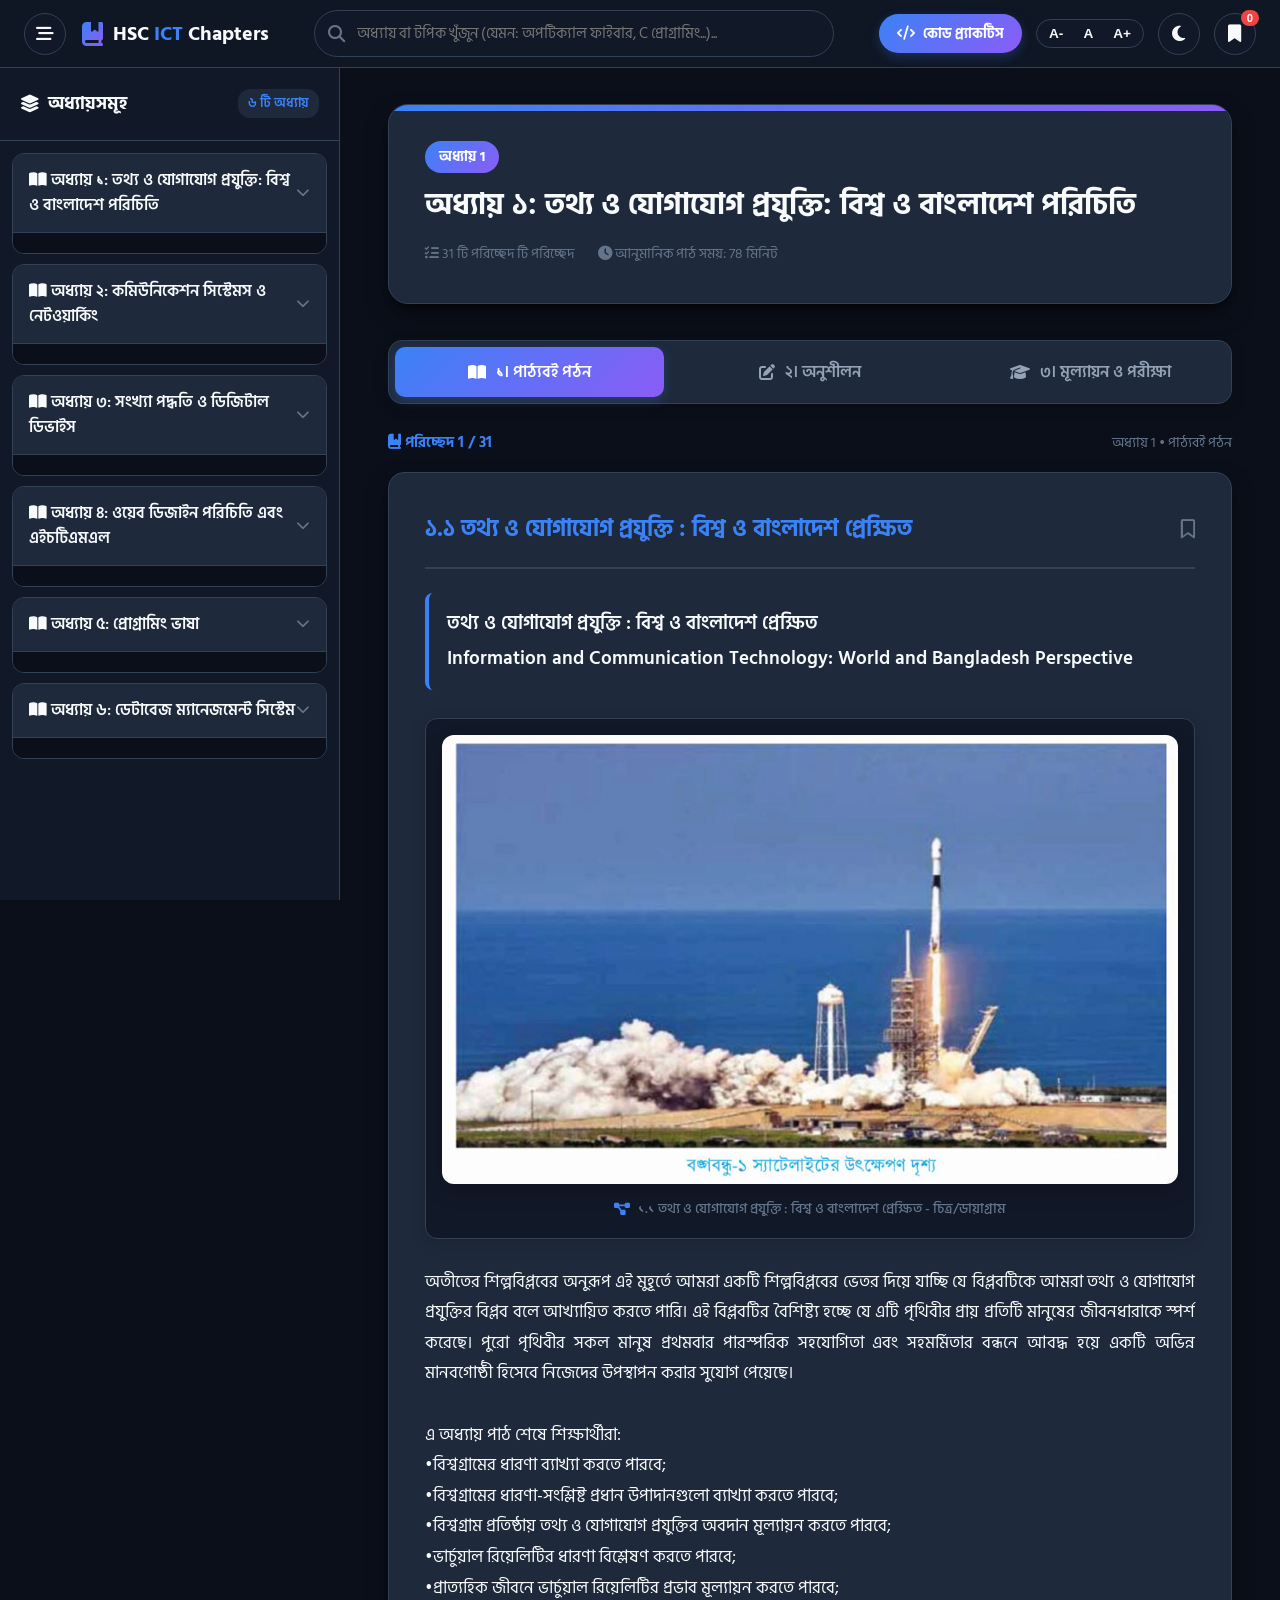
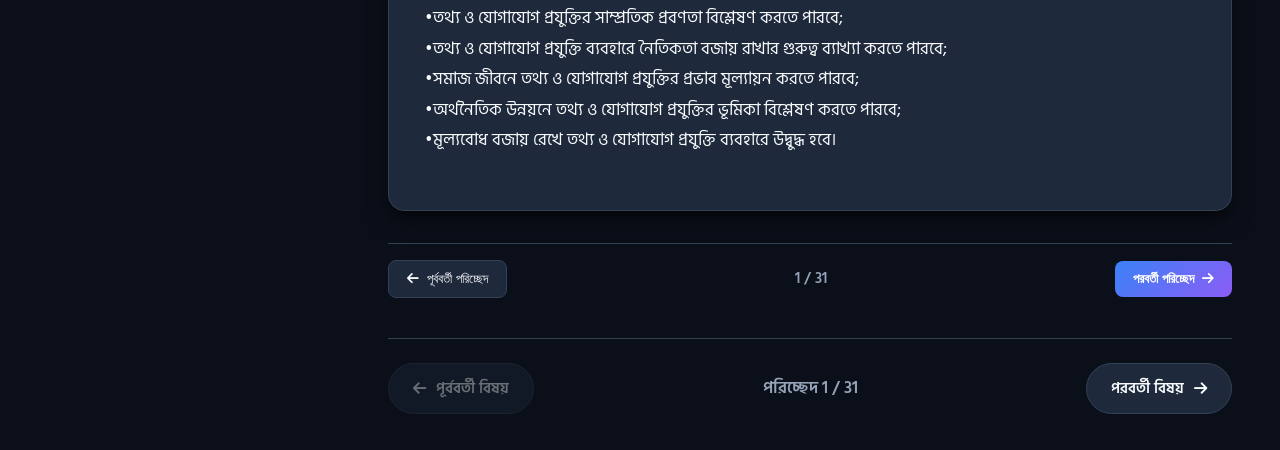
==== commit f0bcd53c: "Nest 1.1 to 1.31 under Textbook Reading with section-focused detailed view and v3.5 cache-bust" ====
--- a/index.html
+++ b/index.html
@@ -7,7 +7,7 @@
     <link rel="preconnect" href="https://fonts.googleapis.com">
     <link rel="preconnect" href="https://fonts.gstatic.com" crossorigin>
     <link href="https://fonts.googleapis.com/css2?family=Fira+Code:wght@400;500;600&family=Hind+Siliguri:wght@300;400;500;600;700&family=Inter:wght@400;500;600;700&display=swap" rel="stylesheet">
-    <link rel="stylesheet" href="styles.css?v=2.0">
+    <link rel="stylesheet" href="styles.css?v=3.5">
     <link rel="stylesheet" href="https://cdnjs.cloudflare.com/ajax/libs/font-awesome/6.4.0/css/all.min.css">
 </head>
 <body>
@@ -228,7 +228,7 @@
         </div>
     </div>
 
-    <script src="book_data.js?v=2.0"></script>
-    <script src="app.js?v=2.0"></script>
+    <script src="book_data.js?v=3.5"></script>
+    <script src="app.js?v=3.5"></script>
 </body>
 </html>
--- a/styles.css
+++ b/styles.css
@@ -856,3 +856,242 @@
 .hidden {
     display: none !important;
 }
+/* ==========================================================================
+   Chapter 3-Module Navigation & Online Exam Styles
+   ========================================================================== */
+
+/* Top Module Switcher Tabs */
+.chapter-module-switcher {
+    display: flex;
+    gap: 12px;
+    margin: 20px 0 25px;
+    padding: 6px;
+    background: var(--bg-card);
+    border: 1px solid var(--border-color);
+    border-radius: 14px;
+    box-shadow: 0 4px 15px rgba(0, 0, 0, 0.15);
+}
+
+.mod-tab {
+    flex: 1;
+    display: flex;
+    align-items: center;
+    justify-content: center;
+    gap: 10px;
+    padding: 12px 18px;
+    background: transparent;
+    border: none;
+    border-radius: 10px;
+    color: var(--text-secondary);
+    font-family: inherit;
+    font-size: 1rem;
+    font-weight: 600;
+    cursor: pointer;
+    transition: all 0.25s ease;
+}
+
+.mod-tab:hover {
+    color: var(--text-primary);
+    background: rgba(255, 255, 255, 0.05);
+}
+
+.mod-tab.active {
+    background: var(--accent-gradient);
+    color: #ffffff;
+    box-shadow: 0 4px 12px var(--accent-glow);
+}
+
+/* Sidebar Module Group */
+.chap-module-group {
+    padding: 8px 12px 12px;
+    background: var(--bg-primary);
+    border-top: 1px solid var(--border-color);
+}
+
+.module-header-btn {
+    display: flex;
+    align-items: center;
+    justify-content: space-between;
+    padding: 10px 14px;
+    margin-bottom: 6px;
+    background: var(--bg-card);
+    border: 1px solid var(--border-color);
+    border-radius: 10px;
+    color: var(--text-primary);
+    font-size: 0.92rem;
+    font-weight: 600;
+    cursor: pointer;
+    transition: all 0.2s ease;
+}
+
+.module-header-btn:hover {
+    border-color: var(--accent-blue);
+    background: var(--heading-bg);
+}
+
+.module-header-btn.active {
+    background: rgba(59, 130, 246, 0.15);
+    border-color: var(--accent-blue);
+    color: var(--accent-blue);
+}
+
+.module-badge {
+    font-size: 0.72rem;
+    font-weight: 700;
+    padding: 2px 8px;
+    border-radius: 20px;
+    background: rgba(59, 130, 246, 0.2);
+    color: var(--accent-blue);
+}
+
+.module-badge.exam-badge {
+    background: rgba(16, 185, 129, 0.2);
+    color: #10b981;
+}
+
+.module-subsections {
+    max-height: 0;
+    overflow: hidden;
+    transition: max-height 0.35s cubic-bezier(0.4, 0, 0.2, 1);
+    margin-bottom: 8px;
+    padding-left: 8px;
+    border-left: 2px solid rgba(59, 130, 246, 0.25);
+    margin-left: 8px;
+}
+
+.module-subsections.open {
+    max-height: 1400px;
+    overflow-y: auto;
+}
+
+/* Quiz & Exam UI Styles */
+.quiz-container {
+    background: var(--bg-card);
+    border: 1px solid var(--border-color);
+    border-radius: 16px;
+    padding: 28px;
+    box-shadow: var(--card-shadow);
+    margin-bottom: 30px;
+}
+
+.quiz-header-card {
+    display: flex;
+    align-items: center;
+    justify-content: space-between;
+    flex-wrap: wrap;
+    gap: 16px;
+    padding-bottom: 20px;
+    border-bottom: 1px solid var(--border-color);
+    margin-bottom: 24px;
+}
+
+.quiz-timer-badge {
+    display: inline-flex;
+    align-items: center;
+    gap: 8px;
+    background: rgba(239, 68, 68, 0.12);
+    color: #ef4444;
+    padding: 8px 16px;
+    border-radius: 30px;
+    font-weight: 700;
+    font-size: 1rem;
+    border: 1px solid rgba(239, 68, 68, 0.3);
+}
+
+.quiz-question-box {
+    margin-bottom: 24px;
+    padding: 20px;
+    background: var(--bg-primary);
+    border: 1px solid var(--border-color);
+    border-radius: 12px;
+}
+
+.quiz-q-title {
+    font-size: 1.05rem;
+    font-weight: 600;
+    color: var(--text-primary);
+    margin-bottom: 16px;
+    line-height: 1.6;
+}
+
+.quiz-options-grid {
+    display: grid;
+    grid-template-columns: repeat(auto-fit, minmax(240px, 1fr));
+    gap: 12px;
+}
+
+.quiz-option-label {
+    display: flex;
+    align-items: center;
+    gap: 12px;
+    padding: 12px 16px;
+    background: var(--bg-card);
+    border: 1px solid var(--border-color);
+    border-radius: 8px;
+    cursor: pointer;
+    font-size: 0.95rem;
+    color: var(--text-primary);
+    transition: all 0.2s ease;
+}
+
+.quiz-option-label:hover {
+    border-color: var(--accent-blue);
+    background: rgba(59, 130, 246, 0.08);
+}
+
+.quiz-option-label input[type="radio"] {
+    accent-color: var(--accent-blue);
+    width: 18px;
+    height: 18px;
+    cursor: pointer;
+}
+
+.quiz-submit-btn {
+    display: inline-flex;
+    align-items: center;
+    gap: 10px;
+    padding: 14px 28px;
+    background: var(--accent-gradient);
+    color: #ffffff;
+    border: none;
+    border-radius: 12px;
+    font-size: 1.05rem;
+    font-weight: 700;
+    cursor: pointer;
+    box-shadow: 0 6px 20px var(--accent-glow);
+    transition: transform 0.2s ease, box-shadow 0.2s ease;
+}
+
+.quiz-submit-btn:hover {
+    transform: translateY(-2px);
+    box-shadow: 0 8px 25px var(--accent-glow);
+}
+
+.quiz-result-banner {
+    text-align: center;
+    padding: 24px;
+    background: var(--bg-card);
+    border-radius: 16px;
+    border: 2px solid var(--accent-blue);
+    margin-bottom: 24px;
+}
+
+.review-correct {
+    border-color: #10b981 !important;
+    background: rgba(16, 185, 129, 0.08) !important;
+}
+
+.review-wrong {
+    border-color: #ef4444 !important;
+    background: rgba(239, 68, 68, 0.08) !important;
+}
+
+.explanation-box {
+    margin-top: 12px;
+    padding: 10px 14px;
+    background: rgba(59, 130, 246, 0.1);
+    border-left: 3px solid var(--accent-blue);
+    border-radius: 6px;
+    font-size: 0.9rem;
+    color: var(--text-secondary);
+}
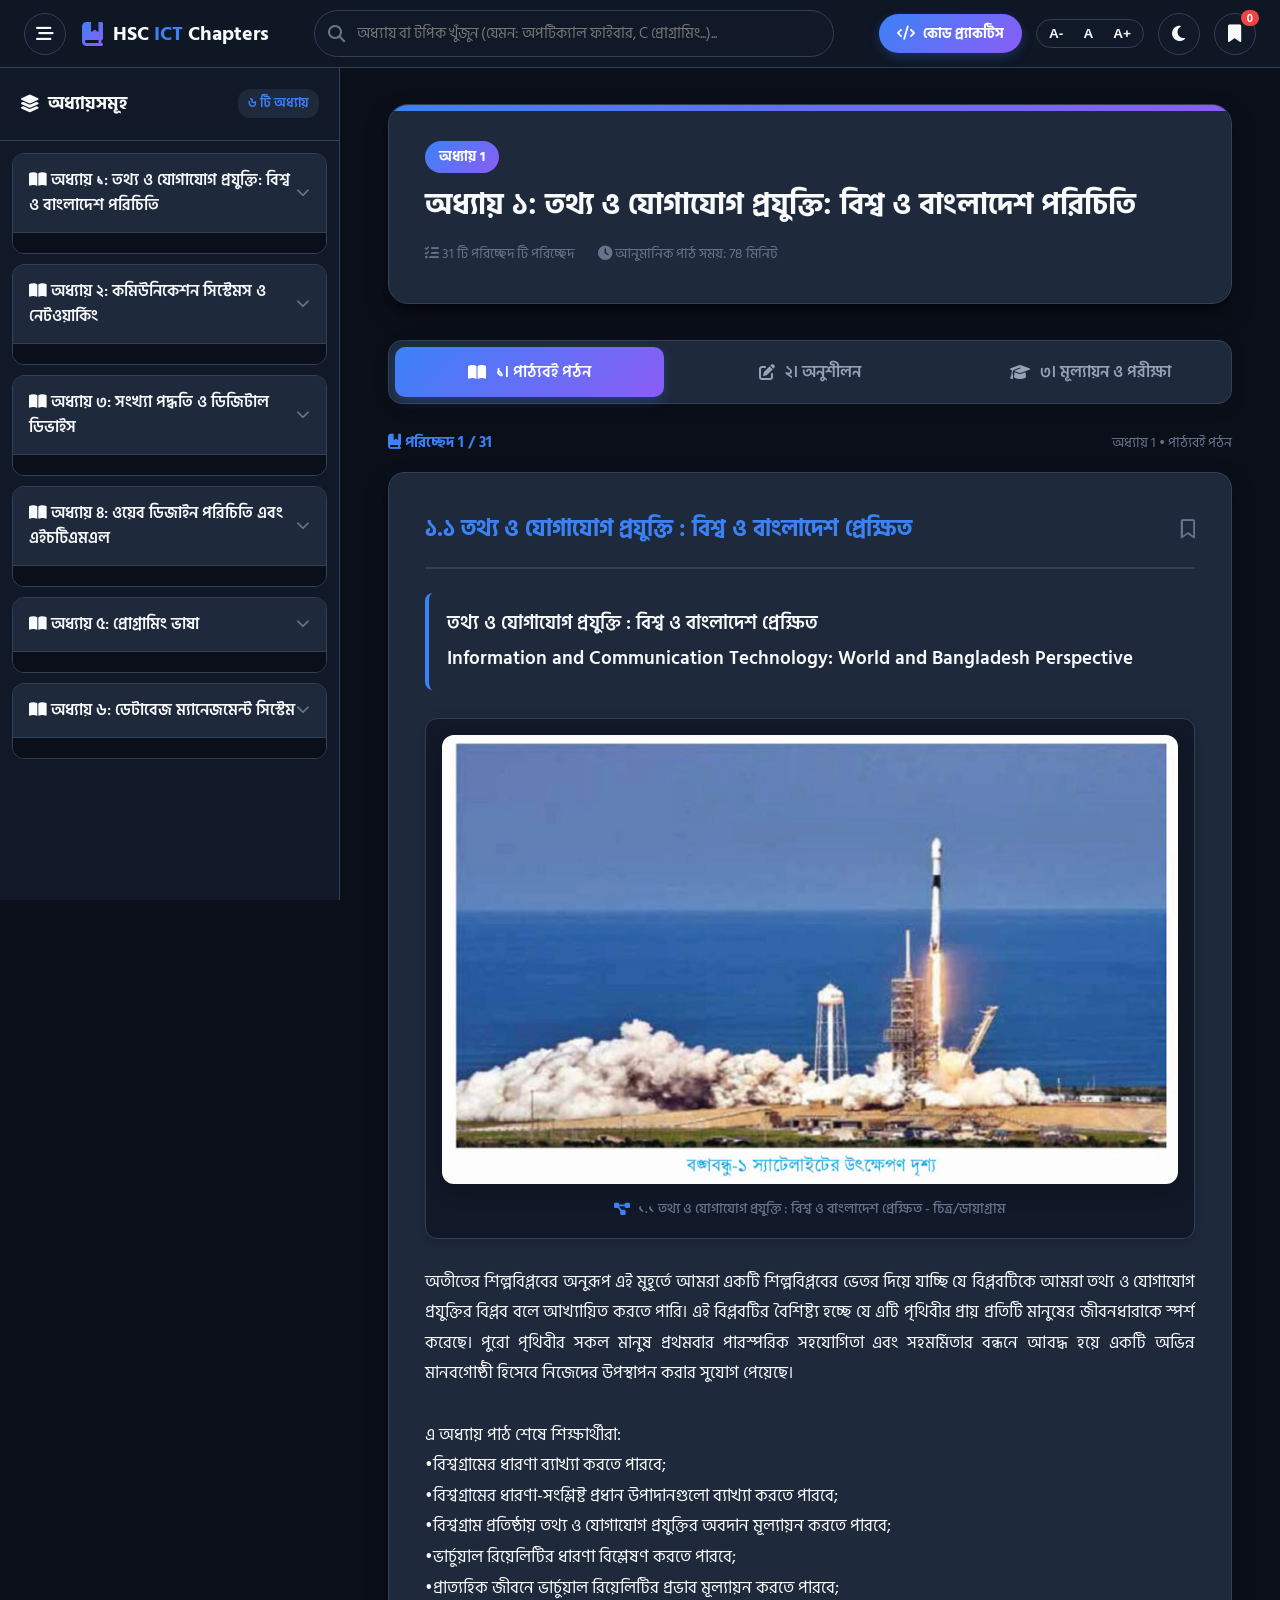
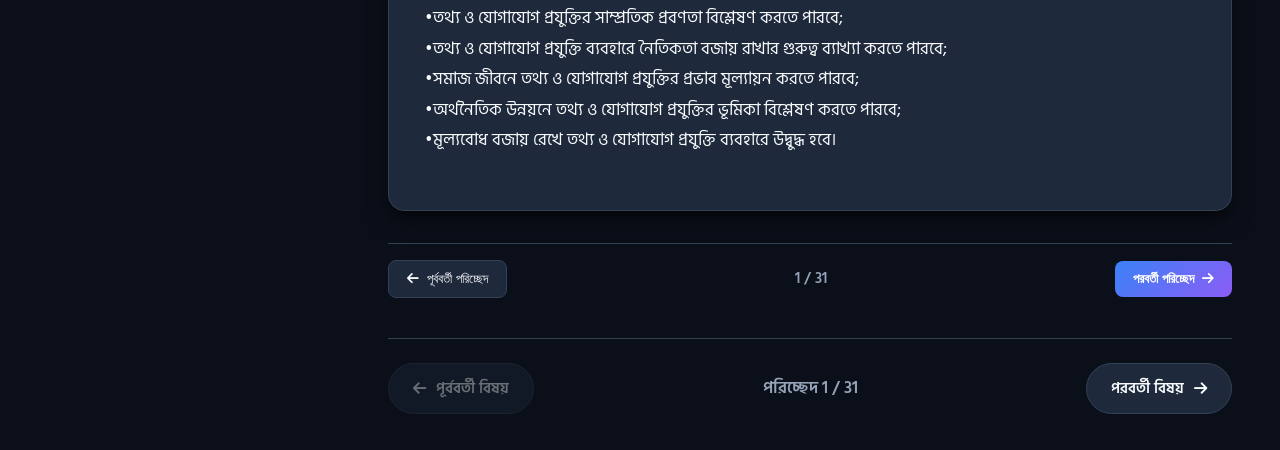
==== commit 73270882: "Apply 3-module structure (Textbook, Practice, Exam) with detailed section view across all 6 chapters" ====
--- a/index.html
+++ b/index.html
@@ -7,7 +7,7 @@
     <link rel="preconnect" href="https://fonts.googleapis.com">
     <link rel="preconnect" href="https://fonts.gstatic.com" crossorigin>
     <link href="https://fonts.googleapis.com/css2?family=Fira+Code:wght@400;500;600&family=Hind+Siliguri:wght@300;400;500;600;700&family=Inter:wght@400;500;600;700&display=swap" rel="stylesheet">
-    <link rel="stylesheet" href="styles.css?v=3.5">
+    <link rel="stylesheet" href="styles.css?v=4.0">
     <link rel="stylesheet" href="https://cdnjs.cloudflare.com/ajax/libs/font-awesome/6.4.0/css/all.min.css">
 </head>
 <body>
@@ -228,7 +228,7 @@
         </div>
     </div>
 
-    <script src="book_data.js?v=3.5"></script>
-    <script src="app.js?v=3.5"></script>
+    <script src="book_data.js?v=4.0"></script>
+    <script src="app.js?v=4.0"></script>
 </body>
 </html>
